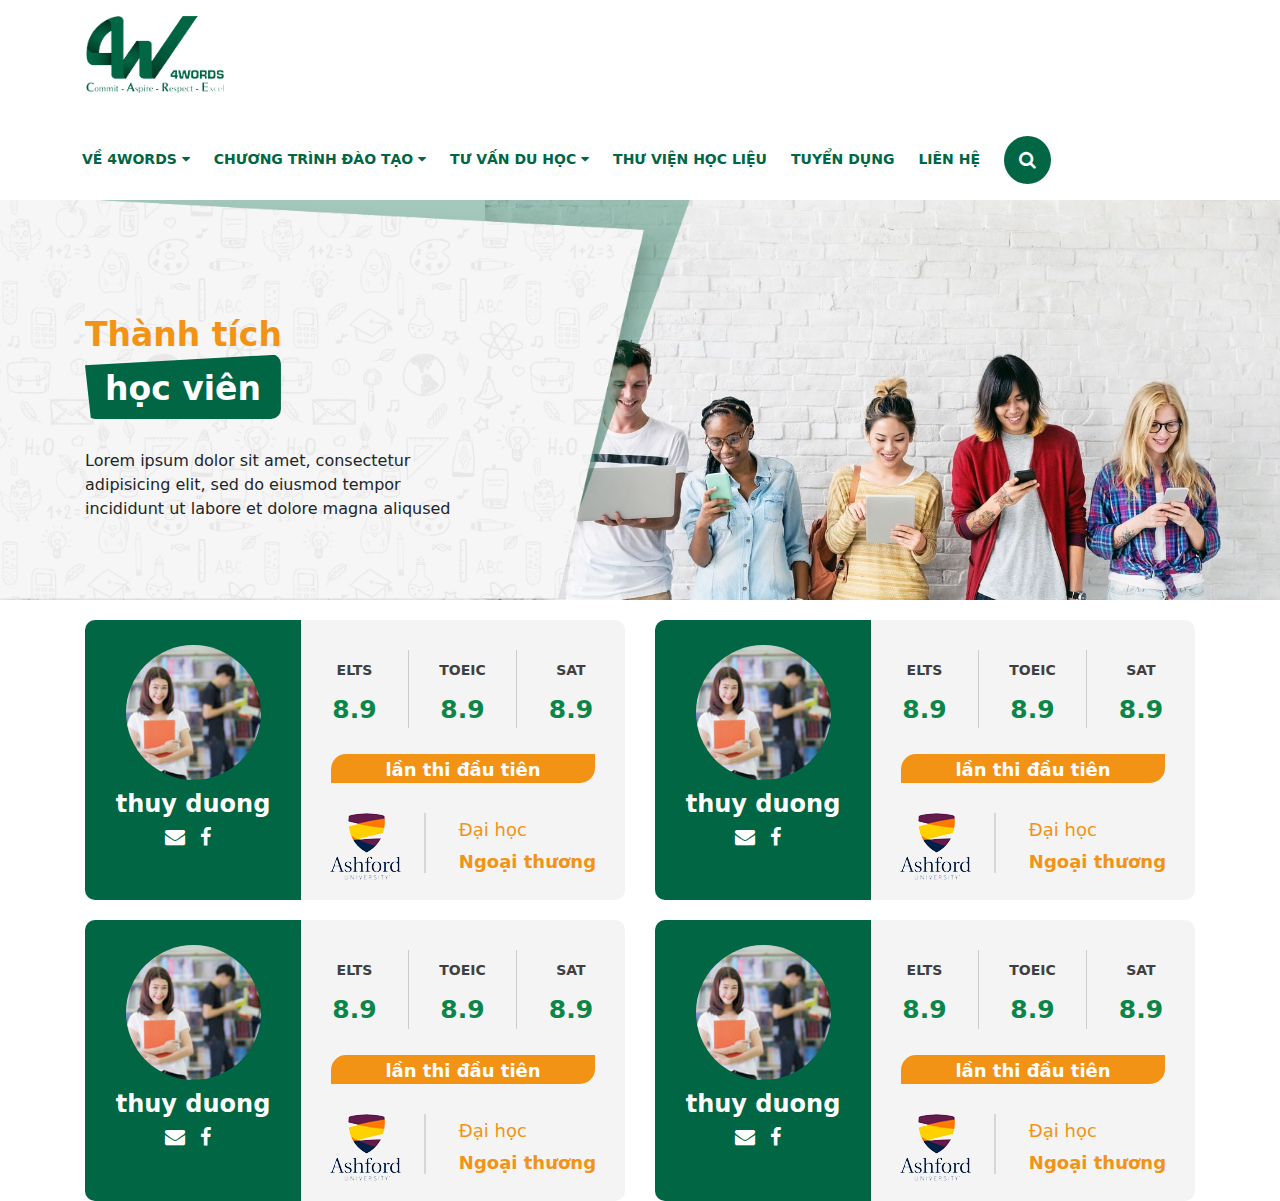
==== adamo/achievements.html @ ae37ae5c "f" ====
<!DOCTYPE html>
<html lang="en">
	<head>
		<!-- Required meta tags -->
		<meta charset="utf-8">
		<meta http-equiv="X-UA-Compatible" content="IE=edge">
		<meta name="viewport" content="width=device-width, initial-scale=1, shrink-to-fit=no">
		<title>relic</title>
	    <!-- <meta http-equiv="x-ua-compatible" content="ie=edge"> -->
	    <meta name="robots" content="noodp">
		<!-- <link rel="import" href="https://fonts.googleapis.com/css?family=Poppins:100,300,400,400i,500,700%7CMontserrat:300,400,500,600,700"> -->

		<!-- Bootstrap CSS -->
		<link rel="stylesheet" href="css/reset.css">
		<link rel="stylesheet" href="css/bootstrap.min.css">
		<link rel="stylesheet" href="https://stackpath.bootstrapcdn.com/font-awesome/4.7.0/css/font-awesome.min.css">
		<link rel="stylesheet" href="css/awesome/css/font-awesome.min.css">
		<link rel="stylesheet" href="css/animate.css">
		<link rel="stylesheet" href="css/owl.carousel.min.css">
		<link rel="stylesheet" href="css/owl.theme.default.min.css">
		<!-- <link rel="stylesheet" href="css/tel.css"> -->
		<link rel="stylesheet" href="css/page.css">
	    <!-- HTML5 Shim and Respond.js IE8 support of HTML5 elements and media queries -->
	    <!-- WARNING: Respond.js doesn't work if you view the page via file:// -->
	    <!--[if lt IE 9]>
	    <script async src="https://oss.maxcdn.com/html5shiv/3.7.2/html5shiv.min.js"></script>
	    <script async src="https://oss.maxcdn.com/respond/1.4.2/respond.min.js"></script>
	    <![endif]-->
	    <script type="text/javascript" async="" src="https://www.google-analytics.com/analytics.js"></script>
	    <script>
	        var BASE_URL = ''
	    </script>
	</head>
	<body>
		<header>
			<div class="container">
				<div class="row top-menu">
					<div class="logo">
						<img src="img/home/logo.png" alt="">
					</div>
					<div class="nav">
						<ul>
							<li><a href="">Về 4words <i class="fa fa-caret-down" aria-hidden="true"></i></a></li>
							<li><a href="">Chương trình đào tạo <i class="fa fa-caret-down" aria-hidden="true"></i></a></li>
							<li><a href="">Tư vấn du học <i class="fa fa-caret-down" aria-hidden="true"></i></a></li>
							<li><a href="">Thư viện học liệu</a></li>
							<li><a href="">Tuyển dụng</a></li>
							<li><a href="">Liên hệ</a></li>
							<li><i class="fa fa-search" id="search" aria-hidden="true"></i></li>
						</ul>
					</div>
				</div>
			</div>
		</header>
        <section class="banner-top-achievements">
            <div class="img-banner">
                <img class="w-100" src="img/relic/banner/banner-1.jpg" alt="">
            </div>
            <div class="title-top w-100 h-100">
               <div class="container">
                   <div class="row">
                       <div class="col-sm-12">
                           <div class="text">
                               <h1>Thành tích <span>học viên</span>
                               </h1>
                               <p>Lorem ipsum dolor sit amet, consectetur adipisicing elit, sed do eiusmod tempor incididunt ut labore et dolore magna aliqused </p>
                           </div>
                       </div>
                   </div>
               </div>
            </div>
        </section>
            <section class="student">
                <div class="container">
                    <div class="row p-0">
                        <div class="col-md-6">
                            <div class="widget">
                                <div class="avatar">
                                    <div class="img-info">
                                        <img src="img/relic/banner/student.jpg" alt="">
                                    </div>
                                    <h3>thuy duong</h3>
                                    <div class="logo">
                                        <a href=""><i class="fa fa-envelope" aria-hidden="true"></i></a>
                                        <a href=""><i class="fa fa-facebook" aria-hidden="true"></i></a>
                                    </div>
                                </div>
                                <div class="content">
                                    <div class="certificate">
                                        <ul class="list">
                                            <li>
                                                <span class="text">ELTS</span>
                                                <span class="number">8.9</span>
                                            </li>
                                            <li>
												<span class="text">TOEIC</span>
                                                <span class="number">8.9</span>
                                            </li>
                                            <li>
                                                <span class="text">SAT</span>
                                                <span class="number">8.9</span>
                                            </li>
                                        </ul>
                                    </div>
                                    <div class="exam text-center">
                                        <p>lần thi đầu tiên</p>
                                    </div>
                                    <div class="ashford">
                                        <div class="img">
                                            <img src="img/home/achievement/icon.png" alt="">
                                        </div>
                                        <div class="ashford-content">
                                            <p>Đại học</p>
                                            <p class="top">Ngoại thương</p>
                                        </div>
                                    </div>
                                </div>
                            </div>
                        </div>
                        <div class="col-md-6">
                            <div class="widget">
                                <div class="avatar">
                                    <div class="img-info">
                                        <img src="img/relic/banner/student.jpg" alt="">
                                    </div>
                                    <h3>thuy duong</h3>
                                    <div class="logo">
                                        <a href=""><i class="fa fa-envelope" aria-hidden="true"></i></a>
                                        <a href=""><i class="fa fa-facebook" aria-hidden="true"></i></a>
                                    </div>
                                </div>
                                <div class="content">
                                    <div class="certificate">
                                        <ul class="list">
                                            <li>
                                                <span class="text">ELTS</span>
                                                <span class="number">8.9</span>
                                            </li>
                                            <li>
                                                <span class="text">TOEIC</span>
                                                <span class="number">8.9</span>
                                            </li>
                                            <li>
                                                <span class="text">SAT</span>
                                                <span class="number">8.9</span>
                                            </li>
                                        </ul>
                                    </div>
                                    <div class="exam text-center">
                                        <p>lần thi đầu tiên</p>
                                    </div>
                                    <div class="ashford">
                                        <div class="img">
                                            <img src="img/home/achievement/icon.png" alt="">
                                        </div>
                                        <div class="ashford-content">
                                            <p>Đại học</p>
                                            <p class="top">Ngoại thương</p>
                                        </div>
                                    </div>
                                </div>
                            </div>
                        </div>
                        <div class="col-md-6">
                            <div class="widget">
                                <div class="avatar">
                                    <div class="img-info">
                                        <img src="img/relic/banner/student.jpg" alt="">
                                    </div>
                                    <h3>thuy duong</h3>
                                    <div class="logo">
                                        <a href=""><i class="fa fa-envelope" aria-hidden="true"></i></a>
                                        <a href=""><i class="fa fa-facebook" aria-hidden="true"></i></a>
                                    </div>
                                </div>
                                <div class="content">
                                    <div class="certificate">
                                        <ul class="list">
                                            <li>
                                                <span class="text">ELTS</span>
                                                <span class="number">8.9</span>
                                            </li>
                                            <li>
                                                <span class="text">TOEIC</span>
                                                <span class="number">8.9</span>
                                            </li>
                                            <li>
                                                <span class="text">SAT</span>
                                                <span class="number">8.9</span>
                                            </li>
                                        </ul>
                                    </div>
                                    <div class="exam text-center">
                                        <p>lần thi đầu tiên</p>
                                    </div>
                                    <div class="ashford">
                                        <div class="img">
                                            <img src="img/home/achievement/icon.png" alt="">
                                        </div>
                                        <div class="ashford-content">
                                            <p>Đại học</p>
                                            <p class="top">Ngoại thương</p>
                                        </div>
                                    </div>
                                </div>
                            </div>
                        </div>
                        <div class="col-md-6">
                            <div class="widget">
                                <div class="avatar">
                                    <div class="img-info">
                                        <img src="img/relic/banner/student.jpg" alt="">
                                    </div>
                                    <h3>thuy duong</h3>
                                    <div class="logo">
                                        <a href=""><i class="fa fa-envelope" aria-hidden="true"></i></a>
                                        <a href=""><i class="fa fa-facebook" aria-hidden="true"></i></a>
                                    </div>
                                </div>
                                <div class="content">
                                    <div class="certificate">
                                        <ul class="list">
                                            <li>
                                                <span class="text">ELTS</span>
                                                <span class="number">8.9</span>
                                            </li>
                                            <li>
                                                <span class="text">TOEIC</span>
                                                <span class="number">8.9</span>
                                            </li>
                                            <li>
                                                <span class="text">SAT</span>
                                                <span class="number">8.9</span>
                                            </li>
                                        </ul>
                                    </div>
                                    <div class="exam text-center">
                                        <p>lần thi đầu tiên</p>
                                    </div>
                                    <div class="ashford">
                                        <div class="img">
                                            <img src="img/home/achievement/icon.png" alt="">
                                        </div>
                                        <div class="ashford-content">
                                            <p>Đại học</p>
                                            <p class="top">Ngoại thương</p>
                                        </div>
                                    </div>
                                </div>
                            </div>
                        </div>
                    </div>
                </div>
            </section>
		<!-- Optional JavaScript -->
		<!-- jQuery first, then Popper.js, then Bootstrap JS -->
		<script src="js/jquery-3.4.1.js"></script>
		<script src="js/popper.min.js"></script>
		<script src="js/bootstrap.min.js"></script>
		<script src="js/float-panel.js"></script>
		<script src="js/wow.min.js"></script>
		<script src="js/custom.js"></script>
		<script src="js/owl.carousel.js"></script>
		<script src="js/setup.js"></script>
	</body>
</html>
---- adamo/css/tel.css ----
.quick-alo-phone{
  /* display: none; */
}
.quick-alo-phone.quick-alo-static {
  opacity:.6;
}
.quick-alo-phone.quick-alo-hover,
.quick-alo-phone:hover {
  opacity:1;
}
.quick-alo-ph-circle {
  width:160px;
  height:160px;
  top:20px;
  left:20px;
  position:absolute;
  background-color:transparent;
  -webkit-border-radius:100%;
  -moz-border-radius:100%;
  border-radius:100%;
  border:2px solid rgba(30,30,30,0.4);
  border:2px solid #bfebfc 9;
  opacity:.1;
  -webkit-animation:quick-alo-circle-anim 1.2s infinite ease-in-out;
  -moz-animation:quick-alo-circle-anim 1.2s infinite ease-in-out;
  -ms-animation:quick-alo-circle-anim 1.2s infinite ease-in-out;
  -o-animation:quick-alo-circle-anim 1.2s infinite ease-in-out;
  animation:quick-alo-circle-anim 1.2s infinite ease-in-out;
  -webkit-transition:all .5s;
  -moz-transition:all .5s;
  -o-transition:all .5s;
  transition:all .5s;
  -webkit-transform-origin:50% 50%;
  -moz-transform-origin:50% 50%;
  -ms-transform-origin:50% 50%;
  -o-transform-origin:50% 50%;
  transform-origin:50% 50%;
}
.quick-alo-phone.quick-alo-active .quick-alo-ph-circle {
  -webkit-animation:quick-alo-circle-anim 1.1s infinite ease-in-out !important;
  -moz-animation:quick-alo-circle-anim 1.1s infinite ease-in-out !important;
  -ms-animation:quick-alo-circle-anim 1.1s infinite ease-in-out !important;
  -o-animation:quick-alo-circle-anim 1.1s infinite ease-in-out !important;
  animation:quick-alo-circle-anim 1.1s infinite ease-in-out !important;
}
.quick-alo-phone.quick-alo-static .quick-alo-ph-circle {
  -webkit-animation:quick-alo-circle-anim 2.2s infinite ease-in-out !important;
  -moz-animation:quick-alo-circle-anim 2.2s infinite ease-in-out !important;
  -ms-animation:quick-alo-circle-anim 2.2s infinite ease-in-out !important;
  -o-animation:quick-alo-circle-anim 2.2s infinite ease-in-out !important;
  animation:quick-alo-circle-anim 2.2s infinite ease-in-out !important;
}
.quick-alo-phone.quick-alo-hover .quick-alo-ph-circle,
.quick-alo-phone:hover .quick-alo-ph-circle {
  border-color:#00aff2;
  opacity:.5;
}
.quick-alo-phone.quick-alo-green.quick-alo-hover .quick-alo-ph-circle,
.quick-alo-phone.quick-alo-green:hover .quick-alo-ph-circle {
  border-color:#75eb50;
  border-color:#baf5a7 9;
  opacity:.5;
}
.quick-alo-phone.quick-alo-green .quick-alo-ph-circle {
  border-color:#00aff2;
  border-color:#bfebfc 9;
  opacity:.5;
}
.quick-alo-phone.quick-alo-gray.quick-alo-hover .quick-alo-ph-circle,
.quick-alo-phone.quick-alo-gray:hover .quick-alo-ph-circle {
  border-color:#ccc;
  opacity:.5;
}
.quick-alo-phone.quick-alo-gray .quick-alo-ph-circle {
  border-color:#75eb50;
  opacity:.5;
}
.quick-alo-ph-circle-fill {
  width:100px;
  height:100px;
  top:50px;
  left:50px;
  position:absolute;
  background-color:#000;
  -webkit-border-radius:100%;
  -moz-border-radius:100%;
  border-radius:100%;
  border:2px solid transparent;
  opacity:.1;
  -webkit-animation:quick-alo-circle-fill-anim 2.3s infinite ease-in-out;
  -moz-animation:quick-alo-circle-fill-anim 2.3s infinite ease-in-out;
  -ms-animation:quick-alo-circle-fill-anim 2.3s infinite ease-in-out;
  -o-animation:quick-alo-circle-fill-anim 2.3s infinite ease-in-out;
  animation:quick-alo-circle-fill-anim 2.3s infinite ease-in-out;
  -webkit-transition:all .5s;
  -moz-transition:all .5s;
  -o-transition:all .5s;
  transition:all .5s;
  -webkit-transform-origin:50% 50%;
  -moz-transform-origin:50% 50%;
  -ms-transform-origin:50% 50%;
  -o-transform-origin:50% 50%;
  transform-origin:50% 50%;
}
.quick-alo-phone.quick-alo-active .quick-alo-ph-circle-fill {
  -webkit-animation:quick-alo-circle-fill-anim 1.7s infinite ease-in-out !important;
  -moz-animation:quick-alo-circle-fill-anim 1.7s infinite ease-in-out !important;
  -ms-animation:quick-alo-circle-fill-anim 1.7s infinite ease-in-out !important;
  -o-animation:quick-alo-circle-fill-anim 1.7s infinite ease-in-out !important;
  animation:quick-alo-circle-fill-anim 1.7s infinite ease-in-out !important;
}
.quick-alo-phone.quick-alo-static .quick-alo-ph-circle-fill {
  -webkit-animation:quick-alo-circle-fill-anim 2.3s infinite ease-in-out !important;
  -moz-animation:quick-alo-circle-fill-anim 2.3s infinite ease-in-out !important;
  -ms-animation:quick-alo-circle-fill-anim 2.3s infinite ease-in-out !important;
  -o-animation:quick-alo-circle-fill-anim 2.3s infinite ease-in-out !important;
  animation:quick-alo-circle-fill-anim 2.3s infinite ease-in-out !important;
  opacity:0 !important;
}
.quick-alo-phone.quick-alo-hover .quick-alo-ph-circle-fill,
.quick-alo-phone:hover .quick-alo-ph-circle-fill {
  background-color:rgba(0,175,242,0.5);
  background-color:#00aff2 9;
  opacity:.75 !important;
}
.quick-alo-phone.quick-alo-green.quick-alo-hover .quick-alo-ph-circle-fill,
.quick-alo-phone.quick-alo-green:hover .quick-alo-ph-circle-fill {
  background-color:rgba(117,235,80,0.5);
  background-color:#baf5a7 9;
  opacity:.75 !important;
}
.quick-alo-phone.quick-alo-green .quick-alo-ph-circle-fill {
  background-color:rgba(0,175,242,0.5);
  background-color:#a6e3fa 9;
  opacity:.75 !important;
}
.quick-alo-phone.quick-alo-gray.quick-alo-hover .quick-alo-ph-circle-fill,
.quick-alo-phone.quick-alo-gray:hover .quick-alo-ph-circle-fill {
  background-color:rgba(204,204,204,0.5);
  background-color:#ccc 9;
  opacity:.75 !important;
}
.quick-alo-phone.quick-alo-gray .quick-alo-ph-circle-fill {
  background-color:rgba(117,235,80,0.5);
  opacity:.75 !important;
}
.quick-alo-ph-img-circle {
  width:60px;
  height:60px;
  top:70px;
  left:70px;
  position:absolute;
  background:rgba(30,30,30,0.1) url("https://i.imgur.com/YWJeVO2.png") no-repeat center center;
  -webkit-border-radius:100%;
  -moz-border-radius:100%;
  border-radius:100%;
  border:2px solid transparent;
  opacity:.7;
  -webkit-animation:quick-alo-circle-img-anim 1s infinite ease-in-out;
  -moz-animation:quick-alo-circle-img-anim 1s infinite ease-in-out;
  -ms-animation:quick-alo-circle-img-anim 1s infinite ease-in-out;
  -o-animation:quick-alo-circle-img-anim 1s infinite ease-in-out;
  animation:quick-alo-circle-img-anim 1s infinite ease-in-out;
  -webkit-transform-origin:50% 50%;
  -moz-transform-origin:50% 50%;
  -ms-transform-origin:50% 50%;
  -o-transform-origin:50% 50%;
  transform-origin:50% 50%;
}
.quick-alo-phone.quick-alo-active .quick-alo-ph-img-circle {
  -webkit-animation:quick-alo-circle-img-anim 1s infinite ease-in-out !important;
  -moz-animation:quick-alo-circle-img-anim 1s infinite ease-in-out !important;
  -ms-animation:quick-alo-circle-img-anim 1s infinite ease-in-out !important;
  -o-animation:quick-alo-circle-img-anim 1s infinite ease-in-out !important;
  animation:quick-alo-circle-img-anim 1s infinite ease-in-out !important;
}
.quick-alo-phone.quick-alo-static .quick-alo-ph-img-circle {
  -webkit-animation:quick-alo-circle-img-anim 0s infinite ease-in-out !important;
  -moz-animation:quick-alo-circle-img-anim 0s infinite ease-in-out !important;
  -ms-animation:quick-alo-circle-img-anim 0s infinite ease-in-out !important;
  -o-animation:quick-alo-circle-img-anim 0s infinite ease-in-out !important;
  animation:quick-alo-circle-img-anim 0s infinite ease-in-out !important;
}
.quick-alo-phone.quick-alo-hover .quick-alo-ph-img-circle,
.quick-alo-phone:hover .quick-alo-ph-img-circle {
  background-color:#00aff2;
}
.quick-alo-phone.quick-alo-green.quick-alo-hover .quick-alo-ph-img-circle,
.quick-alo-phone.quick-alo-green:hover .quick-alo-ph-img-circle {
  background-color:#75eb50;
}
.quick-alo-phone.quick-alo-green .quick-alo-ph-img-circle {
  background-color:#00aff2;
}
.quick-alo-phone.quick-alo-gray.quick-alo-hover .quick-alo-ph-img-circle,
.quick-alo-phone.quick-alo-gray:hover .quick-alo-ph-img-circle {
  background-color:#ccc;
}
.quick-alo-phone.quick-alo-gray .quick-alo-ph-img-circle {
  background-color:#75eb50;
}
@-moz-keyframes quick-alo-circle-anim {
  0% {
    -moz-transform:rotate(0) scale(.5) skew(1deg);
    opacity:.1;
    -moz-opacity:.1;
    -webkit-opacity:.1;
    -o-opacity:.1;
  }
  30% {
    -moz-transform:rotate(0) scale(.7) skew(1deg);
    opacity:.5;
    -moz-opacity:.5;
    -webkit-opacity:.5;
    -o-opacity:.5;
  }
  100% {
    -moz-transform:rotate(0) scale(1) skew(1deg);
    opacity:.6;
    -moz-opacity:.6;
    -webkit-opacity:.6;
    -o-opacity:.1;
  }
}
@-webkit-keyframes quick-alo-circle-anim {
  0% {
    -webkit-transform:rotate(0) scale(.5) skew(1deg);
    -webkit-opacity:.1;
  }
  30% {
    -webkit-transform:rotate(0) scale(.7) skew(1deg);
    -webkit-opacity:.5;
  }
  100% {
    -webkit-transform:rotate(0) scale(1) skew(1deg);
    -webkit-opacity:.1;
  }
  }
  @-o-keyframes quick-alo-circle-anim {
  0% {
    -o-transform:rotate(0) kscale(.5) skew(1deg);
    -o-opacity:.1;
  }
  30% {
    -o-transform:rotate(0) scale(.7) skew(1deg);
    -o-opacity:.5;
  }
  100% {
    -o-transform:rotate(0) scale(1) skew(1deg);
    -o-opacity:.1;
  }
}
@-moz-keyframes quick-alo-circle-fill-anim {
  0% {
    -moz-transform:rotate(0) scale(.7) skew(1deg);
    opacity:.2;
  }
  50% {
    -moz-transform:rotate(0) -moz-scale(1) skew(1deg);
    opacity:.2;
  }
  100% {
    -moz-transform:rotate(0) scale(.7) skew(1deg);
    opacity:.2;
  }
}
@-webkit-keyframes quick-alo-circle-fill-anim {
  0% {
    -webkit-transform:rotate(0) scale(.7) skew(1deg);
    opacity:.2;
  }
  50% {
    -webkit-transform:rotate(0) scale(1) skew(1deg);
    opacity:.2;
  }
  100% {
    -webkit-transform:rotate(0) scale(.7) skew(1deg);
    opacity:.2;
  }
}
@-o-keyframes quick-alo-circle-fill-anim {
  0% {
    -o-transform:rotate(0) scale(.7) skew(1deg);
    opacity:.2;
  }
  50% {
    -o-transform:rotate(0) scale(1) skew(1deg);
    opacity:.2;
  }
  100% {
    -o-transform:rotate(0) scale(.7) skew(1deg);
    opacity:.2;
  }
}
@-moz-keyframes quick-alo-circle-img-anim {
  0% {
    transform:rotate(0) scale(1) skew(1deg);
  }
  10% {
    -moz-transform:rotate(-25deg) scale(1) skew(1deg);
  }
  20% {
    -moz-transform:rotate(25deg) scale(1) skew(1deg);
  }
  30% {
    -moz-transform:rotate(-25deg) scale(1) skew(1deg);
  }
  40% {
    -moz-transform:rotate(25deg) scale(1) skew(1deg);
  }
  50% {
    -moz-transform:rotate(0) scale(1) skew(1deg);
  }
  100% {
    -moz-transform:rotate(0) scale(1) skew(1deg);
  }
}
@-webkit-keyframes quick-alo-circle-img-anim {
  0% {
    -webkit-transform:rotate(0) scale(1) skew(1deg);
  }
  10% {
    -webkit-transform:rotate(-25deg) scale(1) skew(1deg);
  }
  20% {
    -webkit-transform:rotate(25deg) scale(1) skew(1deg);
  }
  30% {
    -webkit-transform:rotate(-25deg) scale(1) skew(1deg);
  }
  40% {
    -webkit-transform:rotate(25deg) scale(1) skew(1deg);
  }
  50% {
    -webkit-transform:rotate(0) scale(1) skew(1deg);
  }
  100% {
    -webkit-transform:rotate(0) scale(1) skew(1deg);
  }
}
@-o-keyframes quick-alo-circle-img-anim {
  0% {
    -o-transform:rotate(0) scale(1) skew(1deg);
  }
  10% {
    -o-transform:rotate(-25deg) scale(1) skew(1deg);
  }
  20% {
    -o-transform:rotate(25deg) scale(1) skew(1deg);
  }
  30% {
    -o-transform:rotate(-25deg) scale(1) skew(1deg);
  }
  40% {
    -o-transform:rotate(25deg) scale(1) skew(1deg);
  }
  50% {
    -o-transform:rotate(0) scale(1) skew(1deg);
  }
  100% {
    -o-transform:rotate(0) scale(1) skew(1deg);
  }
}
.quick-alo-phone {
  position: fixed;
  background-color: transparent;
  width: 100px;
  height: 100px;
  cursor: pointer;
  z-index: 200000 !important;
  -webkit-backface-visibility: hidden;
  -webkit-transform: translateZ(0);
  -webkit-transition: visibility .5s;
  -moz-transition: visibility .5s;
  -o-transition: visibility .5s;
  transition: visibility .5s;
  left: 10px;
  bottom: 80px;
}
---- adamo/css/page.css ----
@font-face {
  font-family: SanBold;
  src: url("../fonts/OpenSans-Bold.ttf") format("ttf"); }
@font-face {
  font-family: Sans;
  src: url("../fonts/OpenSans-Regular.ttf") format("ttf"); }
@font-face {
  font-family: SF;
  src: url("../fonts/sf.woff") format("woff"), url("../fonts/sf.woff2") format("woff2"), url("../fonts/SF.otf"); }
body {
  font-family: Sans, Helvetica, tahoma, sans-serif; }

a:hover {
  text-decoration: none; }

.title-head {
  font: 32px SanBold; }

.text-title {
  color: #f39316; }

.text-link {
  color: #4a90e2; }

.btn-custom {
  background: #4a90e2;
  color: #fff; }

.btn-common {
  font-size: 20px; }
  @media screen and (max-width: 768px) {
    .btn-common {
      font-size: 13px; } }

.btn-border {
  border: 1px solid #4a90e2; }

.btn-size {
  padding: 12px 40px;
  text-transform: uppercase;
  border-radius: 29px; }
  @media screen and (max-width: 425px) {
    .btn-size {
      padding: 12px 15px; } }

.btn-more {
  font-size: 15px;
  padding: 15px 30px;
  border: none; }

p.title-content {
  font-size: 20px;
  color: #fff;
  line-height: 1.5; }
  @media screen and (max-width: 768px) {
    p.title-content {
      font-size: 13px; } }

p.content {
  font-size: 16px; }

h3.title {
  font-size: 40px;
  text-transform: uppercase;
  font-weight: 600;
  color: #f39316; }

h4.title {
  font-size: 21px;
  font-weight: 600; }

h5.title {
  font-size: 17.65px;
  text-transform: uppercase;
  font-weight: 600; }

.bg-fix {
  padding: 180px 0px 124px 0px;
  color: #fff; }
  .bg-fix .banner-title {
    font: 62px SanBold; }
  .bg-fix p {
    font-size: 18px; }

.bg-content {
  background: url("../img/anh_nen_thu_2.png") no-repeat center center fixed;
  -webkit-background-size: cover;
  -moz-background-size: cover;
  background-size: cover;
  -o-background-size: cover;
  height: 100%; }

.bg-content-mid {
  background: url("../img/anh_nen_thu_2.png") no-repeat center top;
  background-size: 100% 60%; }

.bg-gray {
  background: #f9fafb; }

.bg-blue {
  background: #0f6fdf; }

.bg-logo-chim {
  background: url("../img/bg/logo_chim.png") no-repeat;
  background-size: 30%;
  background-position: center 50px; }

.banner {
  color: #fff; }
  .banner .banner-title {
    line-height: 1.2 !important; }
    @media screen and (min-width: 320px) {
      .banner .banner-title {
        font: 36px SanBold; } }
    @media screen and (min-width: 425px) {
      .banner .banner-title {
        font: 48px SanBold; } }
    @media screen and (min-width: 768px) {
      .banner .banner-title {
        font: 52px SanBold; } }
  .banner p {
    font-size: 18px; }
  @media screen and (min-width: 320px) {
    .banner {
      padding: 165px 0px 124px 0px; } }
  @media screen and (min-width: 1200px) {
    .banner {
      padding: 200px 0px 124px 0px; } }

.article {
  background: #f9fafb;
  padding: 70px 0px 55px 0px; }
  .article .card {
    height: 100%; }
  .article .card-title {
    font-size: 24px;
    overflow: hidden; }
    .article .card-title a {
      color: #f39316; }
    @media screen and (min-width: 320px) {
      .article .card-title {
        height: auto; } }
    @media screen and (min-width: 768px) {
      .article .card-title {
        height: 60px; } }
  .article .card-text {
    font-size: 14px;
    overflow: hidden; }
    @media screen and (min-width: 320px) {
      .article .card-text {
        height: auto; } }
    @media screen and (min-width: 768px) {
      .article .card-text {
        height: 90px; } }
  @media screen and (min-width: 320px) {
    .article div[class*='col-'] {
      margin-bottom: 15px; } }

.slogan {
  padding: 102px 0px 85px 0px; }
  .slogan .icon img {
    padding: 0px 0px 51px 0px; }
    @media screen and (min-width: 320px) {
      .slogan .icon img {
        width: 120px; } }
    @media screen and (min-width: 425px) {
      .slogan .icon img {
        width: 130px; } }
  .slogan h4 {
    padding: 0px 0px 20px 0px;
    font-weight: lighter !important; }
    @media screen and (min-width: 425px) {
      .slogan h4 {
        font-size: 1.2rem;
        line-height: 1.5rem !important; } }
    @media screen and (min-width: 768px) {
      .slogan h4 {
        font-size: 1.8rem;
        line-height: 2.8rem !important; } }
  .slogan .btn-talk {
    background: #4a90e2;
    border: 1px solid #fff;
    color: #fff;
    font-size: 14px;
    padding: 14px 35px;
    transition: all .2s; }
    .slogan .btn-talk i {
      padding: 0px 2px; }
    .slogan .btn-talk:hover {
      background: #fff;
      border: 1px solid #4a90e2;
      color: #4a90e2; }

.awards .owl-carousel .owl-item img {
  width: auto;
  margin: 30px auto; }
  @media screen and (min-width: 320px) {
    .awards .owl-carousel .owl-item img {
      outline-offset: 0px;
      outline: 1px dashed transparent; } }
  @media screen and (min-width: 425px) {
    .awards .owl-carousel .owl-item img {
      outline-offset: 12px;
      outline: 1px dashed #e8e8e8; } }
.awards .owl-carousel .owl-nav {
  display: none; }
.awards .owl-carousel .owl-dots span {
  width: 8px;
  height: 8px;
  margin: 5px 7px;
  background: #D6D6D6;
  display: block;
  -webkit-backface-visibility: visible;
  transition: opacity .2s ease;
  border-radius: 0px; }
.awards .owl-carousel .owl-dots .active span {
  width: 12px;
  height: 12px;
  background: #e8e8e8; }
@media screen and (min-width: 320px) {
  .awards .owl-carousel .owl-dots {
    margin-top: 30px !important; } }
@media screen and (min-width: 768px) {
  .awards .owl-carousel .owl-dots {
    margin-top: 60px !important; } }

.list-client .list-team {
  margin-top: 30px; }
  .list-client .list-team .list-item {
    margin-bottom: 30px; }
.list-client .text-link {
  margin: 89px 0px 81px 0px;
  transition: all .5s;
  padding: 12px 20px; }
  .list-client .text-link:hover {
    background: #4a90e2;
    color: #fff; }
  @media screen and (min-width: 320px) {
    .list-client .text-link {
      margin: 50px 0px 10px 0px;
      padding: 12px 5px; } }
  @media screen and (min-width: 425px) {
    .list-client .text-link {
      margin: 50px 0px 10px 0px;
      padding: 12px 20px; } }

.relates .relate-title {
  font-family: SanBold;
  font-size: 20px; }
  .relates .relate-title a {
    color: #f39316; }
.relates .relate-param {
  font-size: 14px;
  padding-top: 15px;
  color: #9b9b9b; }
.relates .relate-more {
  font-size: 14px;
  color: #4a90e2; }
.relates .relate-item {
  width: 100%;
  border: 1px solid #efefef;
  margin-bottom: 15px; }
  .relates .relate-item .relate-img {
    width: 100%;
    height: 230px; }
    .relates .relate-item .relate-img img {
      width: 100%;
      height: 100%;
      object-fit: cover; }
  .relates .relate-item .relate-content {
    padding: 29px 27px 30px 27px; }
    @media screen and (min-width: 320px) {
      .relates .relate-item .relate-content {
        padding: 29px 10px 30px 10px; } }
    @media screen and (min-width: 768px) {
      .relates .relate-item .relate-content {
        padding: 20px 10px 5px 10px; } }
    @media screen and (min-width: 980px) {
      .relates .relate-item .relate-content {
        padding: 30px 15px 15px 15px; } }
    @media screen and (min-width: 1200px) {
      .relates .relate-item .relate-content {
        padding: 30px 15px 20px 15px; } }
    .relates .relate-item .relate-content p {
      margin-bottom: 0rem; }
      @media screen and (min-width: 980px) {
        .relates .relate-item .relate-content p {
          margin-bottom: 1rem; } }
.relates .relate-list {
  border: 1px solid #efefef;
  margin-bottom: 32px;
  overflow: hidden;
  height: 225px; }
  .relates .relate-list_img {
    float: left;
    width: 36%;
    height: 225px;
    overflow: hidden; }
    .relates .relate-list_img img {
      width: 100%;
      height: 100%;
      object-fit: cover; }
    @media screen and (min-width: 320px) {
      .relates .relate-list_img {
        float: none;
        width: 100%; } }
    @media screen and (min-width: 768px) {
      .relates .relate-list_img {
        float: left;
        height: 235px;
        width: 36%; } }
  @media screen and (min-width: 320px) {
    .relates .relate-list_content {
      float: none;
      width: 100%;
      padding: 20px 10px; } }
  @media screen and (min-width: 768px) {
    .relates .relate-list_content {
      float: left;
      width: 64%;
      padding: 10px;
      height: 230px; } }
  @media screen and (min-width: 1200px) {
    .relates .relate-list_content {
      padding: 20px; } }
  @media screen and (min-width: 768px) {
    .relates .relate-list_content .relate-title {
      font-size: 16px; } }
  @media screen and (min-width: 1200px) {
    .relates .relate-list_content .relate-title {
      font-size: 20px; } }
  .relates .relate-list_content .relate-param {
    font-size: 14px;
    padding-top: 15px;
    color: #9b9b9b; }
    @media screen and (min-width: 768px) {
      .relates .relate-list_content .relate-param {
        padding-top: 0px; } }
    @media screen and (min-width: 980px) {
      .relates .relate-list_content .relate-param {
        padding-top: 15px; } }
  .relates .relate-list_content p {
    margin-bottom: 0rem; }
    @media screen and (min-width: 1200px) {
      .relates .relate-list_content p {
        margin-bottom: 1rem; } }
  @media screen and (min-width: 320px) {
    .relates .relate-list {
      height: auto;
      margin-bottom: 15px; } }
  @media screen and (min-width: 768px) {
    .relates .relate-list {
      height: 235px;
      margin-bottom: 32px; } }
  @media screen and (min-width: 980px) {
    .relates .relate-list {
      height: 225px;
      margin-bottom: 23px; } }

.upper-first-text:first-letter {
  text-transform: uppercase;
  float: left;
  padding: 4px 8px 0 0;
  display: block;
  color: #f39316;
  font: 96px/64px sans-serif; }

.project-item {
  background: #fff;
  box-shadow: 0px 0px 5px 1px #e1e1e1;
  width: 100%;
  margin-bottom: 50px; }
  @media screen and (min-width: 320px) {
    .project-item {
      height: auto; } }
  @media screen and (min-width: 768px) {
    .project-item {
      height: 300px; } }
  @media screen and (min-width: 1200px) {
    .project-item {
      height: 360px; } }
  .project-item .project-img {
    overflow: hidden;
    float: left; }
    @media screen and (min-width: 320px) {
      .project-item .project-img {
        float: none;
        width: 100%; } }
    @media screen and (min-width: 768px) {
      .project-item .project-img {
        float: left;
        width: 35%;
        height: 300px; } }
    @media screen and (min-width: 1200px) {
      .project-item .project-img {
        height: 360px;
        width: 45%; } }
    .project-item .project-img img {
      width: 100%;
      height: 100%;
      object-fit: cover; }
  .project-item .project-content {
    padding: 22px;
    float: left; }
    @media screen and (min-width: 320px) {
      .project-item .project-content {
        float: none;
        width: 100%; } }
    @media screen and (min-width: 768px) {
      .project-item .project-content {
        width: 65%;
        float: left;
        height: 300px; } }
    @media screen and (min-width: 1200px) {
      .project-item .project-content {
        height: 360px;
        width: 55%; } }
    .project-item .project-content h3 {
      font-size: 24px;
      font-family: SanBold; }
      .project-item .project-content h3 a {
        color: #f39316; }
      @media screen and (min-width: 320px) {
        .project-item .project-content h3 {
          margin-bottom: 20px; } }
      @media screen and (min-width: 1200px) {
        .project-item .project-content h3 {
          margin-bottom: 40px; } }
    .project-item .project-content p {
      font-size: 14px;
      color: #9b9b9b;
      height: 160px; }
      @media screen and (min-width: 320px) {
        .project-item .project-content p {
          height: auto; } }
    .project-item .project-content .btn-link {
      font-size: 14px; }
      .project-item .project-content .btn-link:hover {
        text-decoration: none; }

.project .btn-custom {
  padding: 14px 40px; }
  .project .btn-custom:hover {
    background: #fff;
    border: 1px solid #4a90e2;
    color: #4a90e2; }

.overview {
  font-size: 18px;
  padding: 10px 60px;
  margin: 10px 0px 20px 0px;
  line-height: 1.6; }

.tag a {
  background: #4a90e2;
  color: #fff;
  font-size: 12px;
  padding: 5px 14px;
  border-radius: 5px;
  display: inline-block;
  margin-bottom: 5px; }
  .tag a:hover {
    background: #2665af; }
@media screen and (min-width: 320px) {
  .tag {
    height: auto;
    margin-bottom: 10px; } }
@media screen and (min-width: 980px) {
  .tag {
    height: 80px;
    margin-bottom: 0px; } }

.p-top {
  margin-top: 70px; }

.h3-title {
  font-weight: 600; }
  @media screen and (min-width: 320px) {
    .h3-title {
      font-size: 23px; } }
  @media screen and (min-width: 768px) {
    .h3-title {
      font-size: 30px; } }
  @media screen and (min-width: 1200px) {
    .h3-title {
      font-size: 45px; } }

.p-content {
  color: #f39316; }
  @media screen and (min-width: 320px) {
    .p-content {
      font-size: 13px; } }
  @media screen and (min-width: 1200px) {
    .p-content {
      font-size: 16px; } }

p.content-top {
  font-family: SanBold;
  line-height: 1.5;
  color: #4A4A4A;
  margin-bottom: 0; }
  @media screen and (min-width: 320px) {
    p.content-top {
      font-size: 18px; } }
  @media screen and (min-width: 768px) {
    p.content-top {
      font-size: 20px; } }
  @media screen and (min-width: 1200px) {
    p.content-top {
      font-size: 24px; } }

.item-help {
  margin-bottom: 40px;
  object-fit: cover; }
  @media (min-width: 768px) {
    .item-help img {
      width: 10%; } }
  @media (max-width: 767.98px) {
    .item-help img {
      width: 18%; } }

h5.title-small {
  font-family: SanBold;
  font-weight: 600;
  font-size: 21px;
  line-height: 1.4;
  color: #4A4A4A; }
  @media (max-width: 980px) {
    h5.title-small {
      font-size: 18px; } }

.owl-theme .owl-nav.disabled + .owl-dots {
  margin-top: -50px;
  z-index: 1;
  position: relative; }
  @media screen and (max-width: 768px) {
    .owl-theme .owl-nav.disabled + .owl-dots {
      margin-top: -25px; } }

.owl-theme .owl-dots .owl-dot span {
  width: 18px;
  height: 18px; }
  @media screen and (max-width: 768px) {
    .owl-theme .owl-dots .owl-dot span {
      width: 10px;
      height: 10px; } }

.scholarship {
  margin-top: 20px; }
  .scholarship .thumb {
    height: 150px;
    width: 150px;
    overflow: hidden;
    object-position: right;
    object-fit: cover;
    border-radius: 50%;
    position: relative;
    text-align: center;
    margin: 0 auto; }
    .scholarship .thumb img {
      position: absolute; }
  .scholarship .info {
    border-right: 1px solid #d7d7d7;
    border-left: 1px solid #d7d7d7; }
    .scholarship .info h5 {
      color: #006644;
      padding-top: 25px; }
    .scholarship .info .ashford {
      display: flex;
      flex-direction: row;
      justify-content: space-around;
      margin-top: 30px; }
      .scholarship .info .ashford .img {
        position: relative; }
    .scholarship .info .img:after {
      content: "";
      height: 60px;
      color: #d7d7d7;
      border: 1px solid;
      position: absolute;
      right: -25px; }
    .scholarship .info .ashford-content {
      color: #f39316;
      text-align: left; }
      .scholarship .info .ashford-content p {
        font-size: 11px;
        margin-bottom: 5px;
        font-weight: 600;
        margin-top: 3px; }
      .scholarship .info .ashford-content p.top {
        font-size: 24px;
        font-weight: 600; }
    .scholarship .info .totallity {
      margin-top: 30px; }
      .scholarship .info .totallity p {
        margin-bottom: 3px;
        color: #28292d; }
      .scholarship .info .totallity p.hocbong {
        padding: 10px;
        margin: 0px 20px;
        border-radius: 25px 0px;
        background-color: #f39316;
        font-weight: 600;
        color: #fff; }

body {
  counter-reset: sec-counter; }

header {
  background-color: #fff; }
  header .top-menu {
    display: flex;
    justify-content: space-between; }
    header .top-menu .logo {
      object-fit: cover;
      margin: 16px; }
      header .top-menu .logo img {
        width: 80%; }
    header .top-menu .nav {
      margin-top: 40px; }
      @media screen and (max-width: 980px) {
        header .top-menu .nav {
          display: none; } }
      header .top-menu .nav ul li {
        float: left;
        padding: 0 12px;
        font-size: 14px;
        text-transform: uppercase; }
        header .top-menu .nav ul li a {
          color: #006644;
          font-weight: 600; }
        header .top-menu .nav ul li i#search {
          padding: 15px;
          background-color: #006644;
          border-radius: 50%;
          font-size: 18px;
          margin-top: -13px;
          color: #fff;
          cursor: pointer; }

.slider .img {
  padding-top: 143px; }
  @media screen and (max-width: 980px) {
    .slider .img {
      padding-top: 70px; } }
  @media screen and (max-width: 425px) {
    .slider .img {
      padding-top: 30px;
      padding-bottom: 20px; } }
  .slider .img .title h3 {
    font-size: 51px;
    color: #fff;
    font-weight: 600;
    text-transform: uppercase; }
    @media screen and (max-width: 980px) {
      .slider .img .title h3 {
        font-size: 30px; } }
    @media screen and (max-width: 768px) {
      .slider .img .title h3 {
        font-size: 22px; } }
    @media screen and (max-width: 425px) {
      .slider .img .title h3 {
        font-size: 14px; } }
  .slider .img .title button.more {
    text-transform: uppercase;
    color: #fff;
    background-color: #f39316;
    border-radius: 29px;
    border: none;
    margin-top: 20px; }
    @media screen and (max-width: 768px) {
      .slider .img .title button.more {
        margin-top: 0; } }

.introduce {
  margin-top: 100px; }
  .introduce h3 {
    padding-bottom: 44px; }
  .introduce .icon {
    object-fit: cover;
    min-height: 135px; }
  .introduce button {
    color: #fff;
    background-color: #006644;
    border: none;
    margin-top: 55px; }
  .introduce .tower-left {
    object-fit: cover; }
    .introduce .tower-left img {
      width: 100%; }
  .introduce .tower-right {
    object-fit: cover;
    position: relative; }
    .introduce .tower-right img {
      width: 100%;
      position: absolute;
      right: 0; }

.advantages {
  padding-top: 50px;
  padding-bottom: 50px; }
  .advantages h3 {
    padding: 50px; }
  .advantages p {
    color: #fff;
    padding-top: 20px; }

.course {
  padding-top: 50px;
  padding-bottom: 50px;
  background-color: #f5f5f5; }
  .course h3 {
    padding: 50px; }
  .course .strong {
    margin-bottom: 30px;
    font-size: 20px; }
  .course .widget {
    background-color: #fff;
    border-radius: 17px;
    padding-bottom: 20px;
    margin-top: 20px;
    height: 385px;
    transition: 0.75s; }
    .course .widget:hover {
      background-color: #006644; }
      .course .widget:hover img {
        transform: scale(1.3); }
      .course .widget:hover .content h4 a {
        color: #fff; }
      .course .widget:hover .content i.fa-plus-circle {
        display: block;
        color: #f39316; }
    .course .widget .thumb {
      object-fit: cover;
      overflow: hidden;
      height: 167px;
      border-top-left-radius: 17px;
      border-top-right-radius: 17px; }
      .course .widget .thumb img {
        width: 100%;
        height: 100%;
        transition: all 1s; }
    .course .widget .content {
      transition: all 0.75s; }
      .course .widget .content h5 {
        font-size: 16px;
        text-transform: uppercase;
        padding-top: 15px;
        color: #f39316;
        font-weight: 600; }
      .course .widget .content h4 a {
        font-size: 21px;
        color: #006644;
        text-transform: uppercase;
        font-weight: 600;
        padding-top: 10px; }
      .course .widget .content p {
        font-size: 14px;
        color: #a2a2a2;
        padding: 20px 20px 0px 20px; }
      .course .widget .content i.fa-plus-circle {
        display: none;
        transition: all 0.75s; }
      .course .widget .content button {
        border: none;
        font-size: 14px;
        background-color: #006644;
        color: #fff; }

.achievements {
  padding: 70px; }
  @media screen and (max-width: 768px) {
    .achievements {
      padding: 20px; } }
  .achievements h4 {
    font-size: 17px;
    color: #fff;
    padding-bottom: 30px;
    padding-top: 15px; }
  .achievements .widget .thumb {
    object-fit: cover;
    overflow: hidden;
    border-radius: 9px;
    max-width: 260px;
    max-height: 165px; }
    @media screen and (max-width: 767.98px) {
      .achievements .widget .thumb {
        margin: 0 auto; }
        .achievements .widget .thumb .title {
          text-align: center !important; } }
  .achievements .widget .title {
    text-align: left; }
    @media screen and (max-width: 768px) {
      .achievements .widget .title {
        text-align: center; } }
    .achievements .widget .title h5.title {
      color: #fff;
      padding-top: 17px;
      font-weight: 600; }
    .achievements .widget .title p {
      color: #fff; }

.achievement {
  padding: 70px; }
  @media screen and (max-width: 768px) {
    .achievement {
      padding: 20px; } }
  .achievement .widget {
    transition: 0.75s;
    margin-top: 20px;
    background-color: #f39316;
    border-radius: 10px;
    padding: 25px; }
    .achievement .widget:hover {
      background-color: #006644; }
      .achievement .widget:hover .widget-content p.content {
        color: #f39316; }
      .achievement .widget:hover .widget-content button {
        background-color: #f39316; }
    .achievement .widget .thumb {
      overflow: hidden;
      max-width: 252px;
      max-height: 222px; }
    .achievement .widget .widget-content {
      padding-top: 10px; }
      .achievement .widget .widget-content p.content {
        color: #006644;
        margin-bottom: 5px; }
      .achievement .widget .widget-content h4.title {
        color: #fff; }
      .achievement .widget .widget-content p {
        color: #fff; }
      .achievement .widget .widget-content button {
        background-color: #006644;
        color: #fff;
        border-radius: 28px; }
  .achievement button {
    background-color: #006644;
    color: #fff;
    border-radius: 30px; }
    .achievement button:hover {
      background-color: #29ad81;
      transition: 0.3s; }

.opinion {
  padding-top: 70px; }
  .opinion h3 {
    color: #006644;
    font-weight: 600; }
  .opinion p {
    padding-right: 30px; }
  .opinion #opinion-widget .owl-item {
    border-radius: 18px;
    background-color: #f39316;
    transition: 0.5s; }
    .opinion #opinion-widget .owl-item:hover {
      background-color: #006644; }
    .opinion #opinion-widget .owl-item .thumb {
      border-top-left-radius: 18px;
      border-top-right-radius: 18px;
      overflow: hidden;
      height: 220px; }
      .opinion #opinion-widget .owl-item .thumb img {
        height: 100%; }
    .opinion #opinion-widget .owl-item .name {
      display: flex;
      justify-content: space-between;
      padding: 10px 20px; }
      .opinion #opinion-widget .owl-item .name .widget-name {
        color: #fff; }
        .opinion #opinion-widget .owl-item .name .widget-name h4 {
          font-weight: 600;
          text-transform: uppercase;
          font-size: 20px; }
      .opinion #opinion-widget .owl-item .name .widget-fb i {
        font-size: 22px;
        color: #fff;
        padding-right: 10px; }
        .opinion #opinion-widget .owl-item .name .widget-fb i:hover {
          color: #19bfc7; }
    .opinion #opinion-widget .owl-item .content p {
      font-size: 15px;
      color: #fff;
      padding: 10px 20px;
      font-style: italic; }
  .opinion #opinion-widget .owl-dots {
    position: absolute !important;
    left: -53%;
    top: 54%; }
    @media screen and (max-width: 768px) {
      .opinion #opinion-widget .owl-dots {
        position: relative !important;
        top: 0 !important;
        left: 0 !important; } }
    .opinion #opinion-widget .owl-dots .active span {
      background: #006644 !important; }

.banner-top-achievements {
  position: relative; }
  .banner-top-achievements .img-banner img {
    height: 480px;
    object-fit: cover; }
    @media screen and (max-width: 1366px) {
      .banner-top-achievements .img-banner img {
        height: 400px; } }
    @media screen and (max-width: 980px) {
      .banner-top-achievements .img-banner img {
        height: 300px; } }
  .banner-top-achievements .img-banner:before {
    content: "";
    position: absolute;
    top: 0;
    left: 0;
    width: 54%;
    height: 100%;
    background: url("../img/relic/banner/background.png") no-repeat top right;
    background-size: cover; }
  .banner-top-achievements .title-top {
    position: absolute;
    top: 0;
    left: 0; }
    .banner-top-achievements .title-top .text {
      margin-top: 115px;
      max-width: 500px; }
      @media screen and (max-width: 1366px) {
        .banner-top-achievements .title-top .text {
          max-width: 384px; } }
      @media screen and (max-width: 980px) {
        .banner-top-achievements .title-top .text {
          max-width: 280px;
          margin-top: 50px; } }
      .banner-top-achievements .title-top .text h1 {
        font-size: 46px;
        color: #f39316;
        font-weight: 600; }
        @media screen and (max-width: 1366px) {
          .banner-top-achievements .title-top .text h1 {
            font-size: 33px; } }
        @media screen and (max-width: 980px) {
          .banner-top-achievements .title-top .text h1 {
            font-size: 27px; } }
        .banner-top-achievements .title-top .text h1 span {
          display: inline-block;
          color: #fff;
          padding: 10px 20px;
          position: relative;
          background: #064;
          padding-top: 15px;
          border-radius: 10px;
          -webkit-clip-path: polygon(100% 0, 100% 100%, 50% 100%, 3% 100%, 0 17%);
          clip-path: polygon(100% 0, 100% 100%, 50% 100%, 3% 100%, 0 17%); }
          @media screen and (max-width: 980px) {
            .banner-top-achievements .title-top .text h1 span {
              padding: 5px 13px; } }
      .banner-top-achievements .title-top .text p {
        margin-top: 30px; }

.student .widget {
  display: flex;
  flex-wrap: wrap;
  margin-top: 20px; }
  .student .widget .avatar {
    flex: 0 0 40%;
    text-align: center;
    border-top-left-radius: 10px;
    border-bottom-left-radius: 10px;
    padding: 25px 0;
    background: #006644; }
    @media screen and (max-width: 1200px) {
      .student .widget .avatar {
        flex: 0 0 100%;
        border-radius: 10px; } }
    .student .widget .avatar h3 {
      font-size: 24px;
      color: #fff;
      font-weight: 600;
      padding-top: 10px; }
    .student .widget .avatar .logo i {
      color: #fff;
      font-size: 20px; }
    .student .widget .avatar .logo i:nth-child(1) {
      padding-right: 10px; }
    .student .widget .avatar .img-info img {
      width: 135px;
      height: 135px;
      border-radius: 50%;
      -o-object-fit: cover;
      object-fit: cover; }
  .student .widget .content {
    flex: 0 0 60%;
    background: #f4f4f4;
    border-top-right-radius: 10px;
    border-bottom-right-radius: 10px; }
    @media screen and (max-width: 1200px) {
      .student .widget .content {
        flex: 0 0 100%;
        border-radius: 10px; } }
    .student .widget .content .list {
      padding-bottom: 10px;
      display: -webkit-box;
      display: -ms-flexbox;
      display: flex;
      -webkit-box-align: center;
      -ms-flex-align: center;
      align-items: center;
      -ms-flex-wrap: wrap;
      flex-wrap: wrap;
      -webkit-box-pack: center;
      -ms-flex-pack: center;
      justify-content: center;
      margin-top: 30px; }
      .student .widget .content .list li {
        padding-top: 10px;
        display: flex;
        flex-flow: column;
        flex: 0 0 33.33%;
        align-items: center;
        border-right: 1px solid #CCCCCC; }
        .student .widget .content .list li .text {
          font-size: 14px;
          font-weight: 700;
          text-transform: uppercase;
          color: #404040;
          padding-bottom: 10px; }
        .student .widget .content .list li .number {
          font-size: 25px;
          font-weight: 700;
          color: #098648; }
      .student .widget .content .list li:last-child {
        border-right: none; }
    .student .widget .content .exam {
      border-radius: 15px 0;
      background: #f39316;
      font-size: 18px;
      font-weight: 600;
      color: #fff;
      margin: 0 30px;
      padding-top: 2px; }
    .student .widget .content .ashford {
      padding-bottom: 20px;
      display: flex;
      flex-direction: row;
      justify-content: space-around;
      margin-top: 30px; }
      .student .widget .content .ashford .img {
        position: relative; }
      .student .widget .content .ashford .img:after {
        content: "";
        height: 60px;
        color: #d7d7d7;
        border: 1px solid;
        position: absolute;
        right: -25px; }
      .student .widget .content .ashford .ashford-content {
        color: #f39316;
        text-align: left; }
        .student .widget .content .ashford .ashford-content p {
          font-size: 18px;
          margin-bottom: 5px;
          margin-top: 3px; }
        .student .widget .content .ashford .ashford-content p.top {
          font-size: 18px;
          font-weight: 600; }

.apply-achiements {
  position: relative;
  z-index: 2;
  margin-top: -150px;
  padding-bottom: 55px; }
  .apply-achiements .widget-apply {
    margin-top: 40px;
    margin-bottom: 20px; }
    .apply-achiements .widget-apply .title-apply {
      margin-bottom: 25px;
      position: relative; }
      .apply-achiements .widget-apply .title-apply h2 {
        width: 270px;
        background: #006644;
        border-radius: 30px;
        height: 58px;
        text-align: center;
        line-height: 58px;
        font-size: 26px;
        color: #fff;
        font-weight: 700;
        position: relative;
        z-index: 2;
        text-transform: uppercase; }
    .apply-achiements .widget-apply .title-apply:before {
      position: absolute;
      top: 50%;
      left: 0;
      width: 100%;
      height: 1px;
      background: #064;
      content: "";
      -webkit-transform: translate(0, -50%);
      transform: translate(0, -50%);
      z-index: 1; }
    .apply-achiements .widget-apply .list-apply {
      background: #fff;
      border-radius: 15px; }
  .apply-achiements .contact-apply {
    display: none;
    margin-bottom: 25px;
    position: relative;
    margin-top: 40px; }
    .apply-achiements .contact-apply a {
      position: relative;
      display: inline-block; }
      .apply-achiements .contact-apply a img {
        width: 75px;
        height: 75px;
        -o-object-fit: cover;
        object-fit: cover;
        border-radius: 50%;
        z-index: 2;
        position: absolute;
        top: -19px;
        left: -20px; }
      .apply-achiements .contact-apply a span {
        display: block;
        width: max-content;
        height: 55px;
        background: #fff;
        text-align: center;
        font-size: 16px;
        color: #064;
        font-weight: 700;
        -webkit-box-shadow: 0 0 10px 3px #f4f4f4;
        box-shadow: 0 0 10px 3px #f4f4f4;
        line-height: 55px;
        border-top-right-radius: 30px;
        border-bottom-right-radius: 30px;
        padding: 0 30px;
        margin: 0 auto;
        -webkit-transition: all .3s;
        transition: all .3s;
        padding-left: 75px; }

.list-schooll {
  background: url("../img/achievements-student/banner/background.jpg") no-repeat;
  background-size: cover;
  padding: 70px 0; }
  .list-schooll h3 span {
    color: #006644; }
  .list-schooll .widget-list-schooll {
    display: flex;
    flex-wrap: wrap;
    margin-top: 30px; }
    .list-schooll .widget-list-schooll .box {
      flex: 0 0 16.6666666667%;
      max-width: 100%;
      padding: 0 1px;
      position: relative;
      overflow: hidden;
      text-align: center;
      background: #fff; }
      @media screen and (max-width: 980px) {
        .list-schooll .widget-list-schooll .box {
          flex: 0 0 20%; } }
      @media screen and (max-width: 768px) {
        .list-schooll .widget-list-schooll .box {
          flex: 0 0 33.333%; } }
      @media screen and (max-width: 425px) {
        .list-schooll .widget-list-schooll .box {
          flex: 0 0 50%; } }
      .list-schooll .widget-list-schooll .box img {
        width: 100px;
        object-fit: cover;
        padding: 34px 0; }
      .list-schooll .widget-list-schooll .box span {
        position: absolute;
        bottom: 0;
        left: 0;
        width: 68%;
        height: 32px;
        background: #064;
        border-top-right-radius: 50px;
        text-align: center;
        font-size: 16px;
        font-weight: 700;
        color: #fff;
        line-height: 32px;
        padding-right: 20px; }
      .list-schooll .widget-list-schooll .box span:before {
        content: "";
        width: 8px;
        height: 100%;
        background: #f39316;
        border-top-right-radius: 20px;
        position: absolute;
        bottom: 0;
        left: 0; }

.banner-top-why {
  position: relative; }
  .banner-top-why .img-banner img {
    height: 532px;
    object-fit: cover; }
    @media screen and (max-width: 1366px) {
      .banner-top-why .img-banner img {
        height: 585px; } }
    @media screen and (max-width: 980px) {
      .banner-top-why .img-banner img {
        height: 557px; } }
  .banner-top-why .title-top {
    position: absolute;
    top: 0;
    left: 0; }
    .banner-top-why .title-top .text {
      margin-top: 115px;
      max-width: 676px; }
      @media screen and (max-width: 1366px) {
        .banner-top-why .title-top .text {
          max-width: 384px; } }
      @media screen and (max-width: 980px) {
        .banner-top-why .title-top .text {
          max-width: 280px;
          margin-top: 50px; } }
      .banner-top-why .title-top .text h1 {
        font-size: 46px;
        color: #f39316;
        font-weight: 600; }
        @media screen and (max-width: 1366px) {
          .banner-top-why .title-top .text h1 {
            font-size: 33px; } }
        @media screen and (max-width: 980px) {
          .banner-top-why .title-top .text h1 {
            font-size: 27px; } }
        .banner-top-why .title-top .text h1 span {
          display: inline-block;
          color: #fff;
          padding: 10px 20px;
          position: relative;
          background: #064;
          padding-top: 15px;
          border-radius: 10px;
          -webkit-clip-path: polygon(100% 0, 100% 100%, 50% 100%, 3% 100%, 0 17%);
          clip-path: polygon(100% 0, 100% 100%, 50% 100%, 3% 100%, 0 17%); }
          @media screen and (max-width: 980px) {
            .banner-top-why .title-top .text h1 span {
              padding: 5px 13px; } }
      .banner-top-why .title-top .text p {
        margin-top: 30px; }

.service {
  background: url("../img/why/banner/background-2.jpg") no-repeat;
  background-size: cover;
  padding: 70px 0; }
  .service h3 {
    color: #f39316; }
    .service h3 span {
      color: #fff; }
  .service p.content {
    color: #006644;
    font-weight: 500;
    color: #fff;
    padding-top: 30px; }
  .service .img-service {
    overflow: hidden;
    border-radius: 10px; }
    .service .img-service img {
      object-fit: cover;
      width: 100%; }
  .service ul.list-title li {
    display: flex;
    padding-top: 10px;
    align-items: baseline; }
    .service ul.list-title li i {
      color: #fff;
      padding-right: 10px; }
    .service ul.list-title li span {
      text-transform: uppercase;
      color: #fff; }

.endow {
  background: #044531;
  padding: 70px 0; }
  .endow h5 {
    font-size: 25px;
    font-weight: 600;
    color: #fff; }
  .endow .img-endow {
    background: url("../img/why/endow-1.jpg") no-repeat;
    background-size: cover;
    display: flex;
    align-items: center;
    height: 226px;
    padding: 22px;
    margin-top: 20px; }
    .endow .img-endow h4 {
      font-size: 30px;
      flex: 0 0 45%;
      color: #fff; }
    .endow .img-endow p {
      flex: 0 0 55%;
      color: #fff; }

/*# sourceMappingURL=page.css.map */
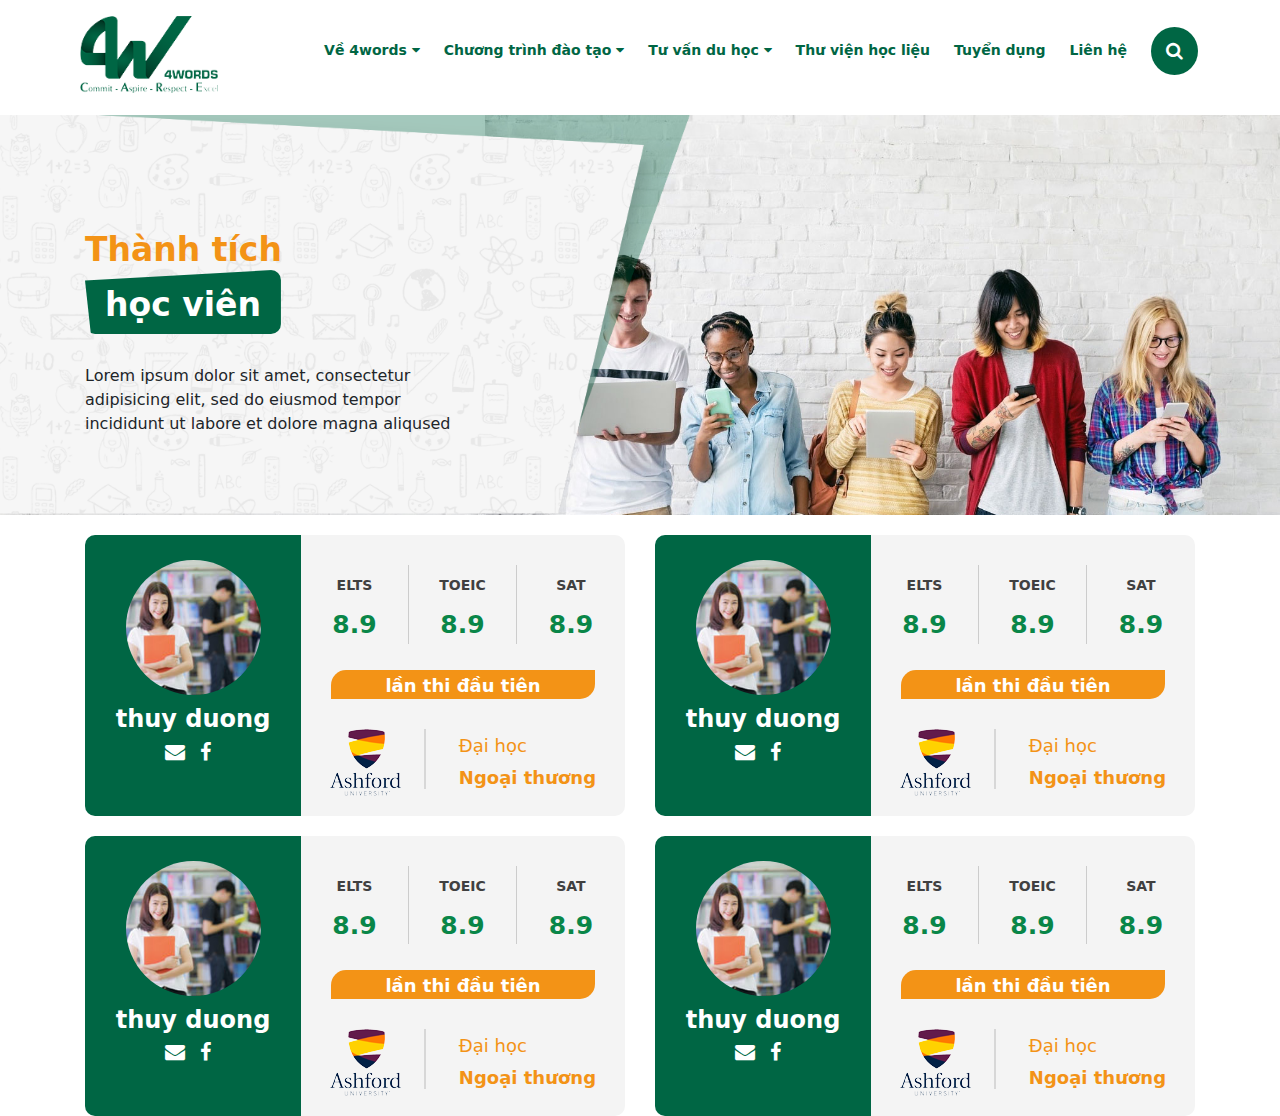
==== commit b97cb15d: "abc" ====
--- a/adamo/achievements.html
+++ b/adamo/achievements.html
@@ -5,7 +5,7 @@
 		<meta charset="utf-8">
 		<meta http-equiv="X-UA-Compatible" content="IE=edge">
 		<meta name="viewport" content="width=device-width, initial-scale=1, shrink-to-fit=no">
-		<title>relic</title>
+		<title>Thành tích học viên</title>
 	    <!-- <meta http-equiv="x-ua-compatible" content="ie=edge"> -->
 	    <meta name="robots" content="noodp">
 		<!-- <link rel="import" href="https://fonts.googleapis.com/css?family=Poppins:100,300,400,400i,500,700%7CMontserrat:300,400,500,600,700"> -->
--- a/adamo/css/page.css
+++ b/adamo/css/page.css
@@ -27,7 +27,11 @@
   color: #fff; }
 
 .btn-common {
+  transition: 0.5s;
   font-size: 20px; }
+  .btn-common:hover {
+    background: #f39316;
+    transform: scale(1.2); }
   @media screen and (max-width: 768px) {
     .btn-common {
       font-size: 13px; } }
@@ -64,6 +68,9 @@
   text-transform: uppercase;
   font-weight: 600;
   color: #f39316; }
+  @media screen and (max-width: 425px) {
+    h3.title {
+      font-size: 24px; } }
 
 h4.title {
   font-size: 21px;
@@ -73,6 +80,45 @@
   font-size: 17.65px;
   text-transform: uppercase;
   font-weight: 600; }
+
+h3.title-news {
+  font-size: 30px;
+  text-transform: uppercase;
+  font-weight: 600;
+  color: #006644;
+  padding-bottom: 20px; }
+
+h4.title-news {
+  font-size: 35px;
+  color: #006644; }
+  @media screen and (max-width: 768px) {
+    h4.title-news {
+      padding-top: 15px;
+      font-size: 25px; } }
+
+h5.title-news {
+  font-size: 20px;
+  color: #006644; }
+
+p.content-news {
+  font-size: 14px;
+  margin-bottom: 5px; }
+
+p.date {
+  font-size: 13px;
+  margin-bottom: 5px; }
+
+p.italic {
+  padding: 10px 0;
+  font-size: 16px;
+  font-weight: 600;
+  font-style: italic; }
+
+p.content-news {
+  font-size: 16px;
+  text-align: justify;
+  margin: 25px 0;
+  line-height: 1.7rem; }
 
 .bg-fix {
   padding: 180px 0px 124px 0px;
@@ -82,17 +128,11 @@
   .bg-fix p {
     font-size: 18px; }
 
-.bg-content {
-  background: url("../img/anh_nen_thu_2.png") no-repeat center center fixed;
-  -webkit-background-size: cover;
-  -moz-background-size: cover;
-  background-size: cover;
-  -o-background-size: cover;
-  height: 100%; }
-
-.bg-content-mid {
-  background: url("../img/anh_nen_thu_2.png") no-repeat center top;
-  background-size: 100% 60%; }
+.p-70 {
+  padding: 70px 0; }
+  @media screen and (max-width: 768px) {
+    .p-70 {
+      padding: 20px 0; } }
 
 .bg-gray {
   background: #f9fafb; }
@@ -603,6 +643,129 @@
         font-weight: 600;
         color: #fff; }
 
+ul.list-title li {
+  display: flex;
+  padding-top: 10px;
+  align-items: baseline; }
+  ul.list-title li i {
+    color: #fff;
+    padding-right: 10px; }
+  ul.list-title li span {
+    text-transform: uppercase;
+    color: #fff; }
+
+.contact {
+  margin-top: 20px; }
+  @media screen and (max-width: 768px) {
+    .contact {
+      text-align: center !important; } }
+  .contact a {
+    position: relative;
+    display: inline-block; }
+    .contact a:hover span {
+      background: #006644;
+      color: #fff; }
+    .contact a img {
+      width: 75px;
+      height: 75px;
+      -o-object-fit: cover;
+      object-fit: cover;
+      border-radius: 50%;
+      z-index: 2;
+      position: absolute;
+      top: -14px;
+      left: -20px; }
+      @media screen and (max-width: 768px) {
+        .contact a img {
+          position: inherit;
+          left: 0;
+          top: 0; } }
+    .contact a span {
+      display: block;
+      width: max-content;
+      height: 55px;
+      background: #fff;
+      text-align: center;
+      font-size: 16px;
+      color: #064;
+      font-weight: 700;
+      -webkit-box-shadow: 0 0 10px 3px #f4f4f4;
+      box-shadow: 0 0 10px 3px #f4f4f4;
+      line-height: 55px;
+      border-top-right-radius: 30px;
+      border-bottom-right-radius: 30px;
+      padding: 0 30px;
+      margin: 0 auto;
+      -webkit-transition: all .3s;
+      transition: all .3s;
+      padding-left: 75px; }
+      @media screen and (max-width: 768px) {
+        .contact a span {
+          height: auto;
+          width: auto;
+          line-height: 1.5;
+          padding: 10px;
+          font-size: 15px;
+          border-radius: 30px;
+          margin-top: 10px; } }
+
+.p-custom {
+  padding: 0 1px; }
+
+.widget-parent {
+  margin-top: 30px;
+  border-radius: 18px;
+  background-color: #f39316;
+  transition: 0.5s; }
+  .widget-parent:hover {
+    background-color: #006644; }
+  .widget-parent .thumb {
+    border-top-left-radius: 18px;
+    border-top-right-radius: 18px;
+    overflow: hidden;
+    height: 220px; }
+    .widget-parent .thumb img {
+      width: 100%;
+      height: 100%;
+      object-fit: cover; }
+  .widget-parent .name {
+    display: flex;
+    justify-content: space-between;
+    padding: 10px 20px; }
+    .widget-parent .name .widget-name {
+      color: #fff; }
+      .widget-parent .name .widget-name h4 {
+        font-weight: 600;
+        text-transform: uppercase;
+        font-size: 20px; }
+    .widget-parent .name .widget-fb i {
+      font-size: 22px;
+      color: #fff;
+      padding-right: 10px; }
+      .widget-parent .name .widget-fb i:hover {
+        color: #19bfc7; }
+  .widget-parent .content {
+    padding: 8px 0px; }
+    .widget-parent .content p {
+      font-size: 15px;
+      color: #fff;
+      padding: 10px 20px;
+      font-style: italic; }
+
+span.square {
+  color: #fff;
+  background: #006644;
+  padding: 10px 20px;
+  padding-top: 15px;
+  clip-path: polygon(100% 0, 100% 100%, 50% 100%, 3% 100%, 0 17%);
+  display: inline-block; }
+
+.pb-40 {
+  padding-bottom: 40px; }
+  @media screen and (max-width: 425px) {
+    .pb-40 {
+      padding-bottom: 20px; } }
+
 body {
   counter-reset: sec-counter; }
 
@@ -613,22 +776,60 @@
     justify-content: space-between; }
     header .top-menu .logo {
       object-fit: cover;
-      margin: 16px; }
+      margin: 16px 10px; }
       header .top-menu .logo img {
         width: 80%; }
-    header .top-menu .nav {
-      margin-top: 40px; }
-      @media screen and (max-width: 980px) {
-        header .top-menu .nav {
-          display: none; } }
+    @media screen and (max-width: 980px) {
+      header .top-menu .nav {
+        display: none; } }
+    header .top-menu .nav ul {
+      margin-bottom: 0; }
       header .top-menu .nav ul li {
         float: left;
-        padding: 0 12px;
+        padding: 40px 12px;
         font-size: 14px;
-        text-transform: uppercase; }
+        position: relative;
+        height: 100%; }
+        @media screen and (max-width: 1024px) {
+          header .top-menu .nav ul li {
+            font-size: 11px; } }
+        header .top-menu .nav ul li:hover .sub-menu {
+          visibility: visible;
+          opacity: 1; }
         header .top-menu .nav ul li a {
           color: #006644;
           font-weight: 600; }
+          header .top-menu .nav ul li a:hover {
+            color: #f39316; }
+        header .top-menu .nav ul li .sub-menu {
+          min-width: 300px;
+          position: absolute;
+          z-index: 999;
+          top: 100%;
+          background: aliceblue;
+          right: 12px;
+          visibility: hidden;
+          opacity: 0;
+          transition: .5s;
+          padding: 40px 36px; }
+          header .top-menu .nav ul li .sub-menu h2 {
+            font-size: 42px;
+            color: #006644;
+            font-weight: 600;
+            text-transform: inherit !important; }
+          header .top-menu .nav ul li .sub-menu p {
+            font-size: 16px;
+            font-style: italic; }
+          header .top-menu .nav ul li .sub-menu ul li {
+            position: inherit;
+            display: block;
+            width: 100%;
+            padding: 10px 0;
+            color: #424242;
+            font-size: 16px;
+            border-bottom: 1px solid lightgray; }
+          header .top-menu .nav ul li .sub-menu ul li:last-child {
+            border-bottom: none; }
         header .top-menu .nav ul li i#search {
           padding: 15px;
           background-color: #006644;
@@ -673,7 +874,10 @@
         margin-top: 0; } }
 
 .introduce {
-  margin-top: 100px; }
+  margin-top: 70px; }
+  @media screen and (max-width: 768px) {
+    .introduce {
+      margin-top: 20px; } }
   .introduce h3 {
     padding-bottom: 44px; }
   .introduce .icon {
@@ -696,21 +900,12 @@
       position: absolute;
       right: 0; }
 
-.advantages {
-  padding-top: 50px;
-  padding-bottom: 50px; }
-  .advantages h3 {
-    padding: 50px; }
-  .advantages p {
-    color: #fff;
-    padding-top: 20px; }
+.advantages p {
+  color: #fff;
+  padding-top: 20px; }
 
 .course {
-  padding-top: 50px;
-  padding-bottom: 50px;
   background-color: #f5f5f5; }
-  .course h3 {
-    padding: 50px; }
   .course .strong {
     margin-bottom: 30px;
     font-size: 20px; }
@@ -777,6 +972,9 @@
     color: #fff;
     padding-bottom: 30px;
     padding-top: 15px; }
+    @media screen and (max-width: 425px) {
+      .achievements h4 {
+        font-size: 14px; } }
   .achievements .widget .thumb {
     object-fit: cover;
     overflow: hidden;
@@ -842,71 +1040,35 @@
       background-color: #29ad81;
       transition: 0.3s; }
 
-.opinion {
-  padding-top: 70px; }
-  .opinion h3 {
-    color: #006644;
-    font-weight: 600; }
-  .opinion p {
-    padding-right: 30px; }
-  .opinion #opinion-widget .owl-item {
-    border-radius: 18px;
-    background-color: #f39316;
-    transition: 0.5s; }
-    .opinion #opinion-widget .owl-item:hover {
-      background-color: #006644; }
-    .opinion #opinion-widget .owl-item .thumb {
-      border-top-left-radius: 18px;
-      border-top-right-radius: 18px;
-      overflow: hidden;
-      height: 220px; }
-      .opinion #opinion-widget .owl-item .thumb img {
-        height: 100%; }
-    .opinion #opinion-widget .owl-item .name {
-      display: flex;
-      justify-content: space-between;
-      padding: 10px 20px; }
-      .opinion #opinion-widget .owl-item .name .widget-name {
-        color: #fff; }
-        .opinion #opinion-widget .owl-item .name .widget-name h4 {
-          font-weight: 600;
-          text-transform: uppercase;
-          font-size: 20px; }
-      .opinion #opinion-widget .owl-item .name .widget-fb i {
-        font-size: 22px;
-        color: #fff;
-        padding-right: 10px; }
-        .opinion #opinion-widget .owl-item .name .widget-fb i:hover {
-          color: #19bfc7; }
-    .opinion #opinion-widget .owl-item .content p {
-      font-size: 15px;
-      color: #fff;
-      padding: 10px 20px;
-      font-style: italic; }
-  .opinion #opinion-widget .owl-dots {
-    position: absolute !important;
-    left: -53%;
-    top: 54%; }
-    @media screen and (max-width: 768px) {
-      .opinion #opinion-widget .owl-dots {
-        position: relative !important;
-        top: 0 !important;
-        left: 0 !important; } }
-    .opinion #opinion-widget .owl-dots .active span {
-      background: #006644 !important; }
-
-.banner-top-achievements {
+.opinion h3 {
+  color: #006644;
+  font-weight: 600; }
+.opinion p {
+  padding-right: 30px; }
+.opinion #opinion-widget .owl-dots {
+  position: absolute !important;
+  left: -53%;
+  top: 54%; }
+  @media screen and (max-width: 768px) {
+    .opinion #opinion-widget .owl-dots {
+      position: relative !important;
+      top: 0 !important;
+      left: 0 !important; } }
+  .opinion #opinion-widget .owl-dots .active span {
+    background: #006644 !important; }
+
+.banner-top-achievements, .banner-top-basic, .banner-top-target, .banner-top-share {
   position: relative; }
-  .banner-top-achievements .img-banner img {
+  .banner-top-achievements .img-banner img, .banner-top-basic .img-banner img, .banner-top-target .img-banner img, .banner-top-share .img-banner img {
     height: 480px;
     object-fit: cover; }
     @media screen and (max-width: 1366px) {
-      .banner-top-achievements .img-banner img {
+      .banner-top-achievements .img-banner img, .banner-top-basic .img-banner img, .banner-top-target .img-banner img, .banner-top-share .img-banner img {
         height: 400px; } }
     @media screen and (max-width: 980px) {
-      .banner-top-achievements .img-banner img {
+      .banner-top-achievements .img-banner img, .banner-top-basic .img-banner img, .banner-top-target .img-banner img, .banner-top-share .img-banner img {
         height: 300px; } }
-  .banner-top-achievements .img-banner:before {
+  .banner-top-achievements .img-banner:before, .banner-top-basic .img-banner:before, .banner-top-target .img-banner:before, .banner-top-share .img-banner:before {
     content: "";
     position: absolute;
     top: 0;
@@ -915,31 +1077,31 @@
     height: 100%;
     background: url("../img/relic/banner/background.png") no-repeat top right;
     background-size: cover; }
-  .banner-top-achievements .title-top {
+  .banner-top-achievements .title-top, .banner-top-basic .title-top, .banner-top-target .title-top, .banner-top-share .title-top {
     position: absolute;
     top: 0;
     left: 0; }
-    .banner-top-achievements .title-top .text {
+    .banner-top-achievements .title-top .text, .banner-top-basic .title-top .text, .banner-top-target .title-top .text, .banner-top-share .title-top .text {
       margin-top: 115px;
       max-width: 500px; }
       @media screen and (max-width: 1366px) {
-        .banner-top-achievements .title-top .text {
+        .banner-top-achievements .title-top .text, .banner-top-basic .title-top .text, .banner-top-target .title-top .text, .banner-top-share .title-top .text {
           max-width: 384px; } }
       @media screen and (max-width: 980px) {
-        .banner-top-achievements .title-top .text {
+        .banner-top-achievements .title-top .text, .banner-top-basic .title-top .text, .banner-top-target .title-top .text, .banner-top-share .title-top .text {
           max-width: 280px;
           margin-top: 50px; } }
-      .banner-top-achievements .title-top .text h1 {
+      .banner-top-achievements .title-top .text h1, .banner-top-basic .title-top .text h1, .banner-top-target .title-top .text h1, .banner-top-share .title-top .text h1 {
         font-size: 46px;
         color: #f39316;
         font-weight: 600; }
         @media screen and (max-width: 1366px) {
-          .banner-top-achievements .title-top .text h1 {
+          .banner-top-achievements .title-top .text h1, .banner-top-basic .title-top .text h1, .banner-top-target .title-top .text h1, .banner-top-share .title-top .text h1 {
             font-size: 33px; } }
         @media screen and (max-width: 980px) {
-          .banner-top-achievements .title-top .text h1 {
+          .banner-top-achievements .title-top .text h1, .banner-top-basic .title-top .text h1, .banner-top-target .title-top .text h1, .banner-top-share .title-top .text h1 {
             font-size: 27px; } }
-        .banner-top-achievements .title-top .text h1 span {
+        .banner-top-achievements .title-top .text h1 span, .banner-top-basic .title-top .text h1 span, .banner-top-target .title-top .text h1 span, .banner-top-share .title-top .text h1 span {
           display: inline-block;
           color: #fff;
           padding: 10px 20px;
@@ -950,9 +1112,9 @@
           -webkit-clip-path: polygon(100% 0, 100% 100%, 50% 100%, 3% 100%, 0 17%);
           clip-path: polygon(100% 0, 100% 100%, 50% 100%, 3% 100%, 0 17%); }
           @media screen and (max-width: 980px) {
-            .banner-top-achievements .title-top .text h1 span {
+            .banner-top-achievements .title-top .text h1 span, .banner-top-basic .title-top .text h1 span, .banner-top-target .title-top .text h1 span, .banner-top-share .title-top .text h1 span {
               padding: 5px 13px; } }
-      .banner-top-achievements .title-top .text p {
+      .banner-top-achievements .title-top .text p, .banner-top-basic .title-top .text p, .banner-top-target .title-top .text p, .banner-top-share .title-top .text p {
         margin-top: 30px; }
 
 .student .widget {
@@ -1263,16 +1425,6 @@
     .service .img-service img {
       object-fit: cover;
       width: 100%; }
-  .service ul.list-title li {
-    display: flex;
-    padding-top: 10px;
-    align-items: baseline; }
-    .service ul.list-title li i {
-      color: #fff;
-      padding-right: 10px; }
-    .service ul.list-title li span {
-      text-transform: uppercase;
-      color: #fff; }
 
 .endow {
   background: #044531;
@@ -1297,4 +1449,642 @@
       flex: 0 0 55%;
       color: #fff; }
 
+.why-define .img-background img {
+  width: 100%;
+  object-fit: cover; }
+.why-define .why-content {
+  max-width: 600px; }
+  .why-define .why-content span {
+    color: #006644; }
+  .why-define .why-content p.content {
+    font-size: 18px;
+    font-weight: 600;
+    font-style: italic;
+    padding: 20px 0; }
+.why-define .list-title li i {
+  color: #404449; }
+.why-define .list-title li span {
+  text-transform: inherit;
+  color: black; }
+
+.why-consultation-process {
+  background: #f4f6f8; }
+  .why-consultation-process .widget-process {
+    padding: 34px;
+    background: #006644;
+    border-radius: 14px;
+    height: 100%; }
+    .why-consultation-process .widget-process .icon-top {
+      display: flex;
+      justify-content: space-between; }
+      .why-consultation-process .widget-process .icon-top .icon {
+        flex: 0 0 35%; }
+        @media screen and (max-width: 1366px) {
+          .why-consultation-process .widget-process .icon-top .icon img {
+            width: 90%; } }
+      .why-consultation-process .widget-process .icon-top .title {
+        flex: 0 0 55%; }
+        .why-consultation-process .widget-process .icon-top .title span, .why-consultation-process .widget-process .icon-top .title h3 {
+          font-size: 25px;
+          font-weight: 600;
+          color: #fff;
+          text-transform: uppercase;
+          line-height: 1.5; }
+          @media screen and (max-width: 1366px) {
+            .why-consultation-process .widget-process .icon-top .title span, .why-consultation-process .widget-process .icon-top .title h3 {
+              font-size: 14px; } }
+    .why-consultation-process .widget-process .description {
+      margin-bottom: 30px;
+      height: 170px;
+      overflow: auto;
+      overflow-x: hidden;
+      margin-top: 20px; }
+      .why-consultation-process .widget-process .description p {
+        font-size: 20px;
+        line-height: 1.5;
+        color: #ccd9d4;
+        font-weight: 600;
+        font-style: italic;
+        padding-right: 10px; }
+    .why-consultation-process .widget-process ul.list-title li span {
+      text-transform: initial; }
+
+.why-file {
+  position: relative; }
+  .why-file .why-file-limit span {
+    color: #006644; }
+  .why-file .why-file-limit p.content {
+    font-size: 18px;
+    font-weight: 600;
+    font-style: italic;
+    padding: 20px 0; }
+  .why-file .why-file-background {
+    position: absolute;
+    right: 0;
+    bottom: 0;
+    z-index: 1;
+    width: 45%;
+    height: 90%; }
+    @media screen and (max-width: 980px) {
+      .why-file .why-file-background {
+        display: none; } }
+
+.banner-top-basic .title-top {
+  position: absolute;
+  top: 0;
+  left: 0; }
+  .banner-top-basic .title-top .text {
+    margin-top: 115px;
+    max-width: 520px; }
+    @media screen and (max-width: 1366px) {
+      .banner-top-basic .title-top .text {
+        max-width: 384px; } }
+    @media screen and (max-width: 980px) {
+      .banner-top-basic .title-top .text {
+        max-width: 280px;
+        margin-top: 50px; } }
+    .banner-top-basic .title-top .text span {
+      font-size: 35.09px;
+      text-transform: uppercase;
+      font-weight: 500;
+      color: #f39316; }
+      @media screen and (max-width: 980px) {
+        .banner-top-basic .title-top .text span {
+          font-size: 18px; } }
+    .banner-top-basic .title-top .text h1 {
+      font-size: 38px;
+      color: #006644;
+      text-transform: uppercase; }
+      @media screen and (max-width: 980px) {
+        .banner-top-basic .title-top .text h1 {
+          font-size: 30px; } }
+    .banner-top-basic .title-top .text p {
+      margin-top: 30px;
+      font-weight: 600;
+      font-style: italic; }
+
+.basic-skill .widget-icon {
+  display: flex;
+  -ms-flex-wrap: wrap;
+  flex-wrap: wrap;
+  margin: 0 -1px;
+  position: relative;
+  z-index: 2;
+  margin-top: -80px; }
+  @media screen and (max-width: 1200px) {
+    .basic-skill .widget-icon {
+      margin-top: 90px; } }
+  @media screen and (max-width: 768px) {
+    .basic-skill .widget-icon .p-custom:nth-child(1) .box-icon {
+      border-top-left-radius: 0px !important; }
+    .basic-skill .widget-icon .p-custom:last-child .box-icon {
+      border-top-right-radius: 0px !important; } }
+  .basic-skill .widget-icon .p-custom .box-icon {
+    background: #034a34;
+    height: 100%;
+    padding: 60px 35px;
+    text-align: center; }
+    @media screen and (max-width: 768px) {
+      .basic-skill .widget-icon .p-custom .box-icon {
+        padding-top: 60px; } }
+    .basic-skill .widget-icon .p-custom .box-icon:hover .icon-img {
+      transform: scale(1.2);
+      transition: all .3s; }
+    .basic-skill .widget-icon .p-custom .box-icon .icon-img {
+      width: 120px;
+      height: 120px;
+      background: #f39316;
+      border-radius: 50%;
+      display: -webkit-box;
+      display: -ms-flexbox;
+      display: flex;
+      -webkit-box-align: center;
+      -ms-flex-align: center;
+      align-items: center;
+      -webkit-box-pack: center;
+      -ms-flex-pack: center;
+      justify-content: center;
+      margin: 0 auto;
+      margin-top: -120px;
+      transition: all .3s; }
+    .basic-skill .widget-icon .p-custom .box-icon p {
+      margin-bottom: 0;
+      padding-top: 30px;
+      font-size: 18px;
+      color: #fff;
+      line-height: 1.5em; }
+  .basic-skill .widget-icon .p-custom:nth-child(1) .box-icon {
+    border-top-left-radius: 30px; }
+  .basic-skill .widget-icon .p-custom:nth-child(2n+2) .box-icon {
+    background: #0a694b; }
+  .basic-skill .widget-icon .p-custom:last-child .box-icon {
+    border-top-right-radius: 30px; }
+
+.basic-content .title h3 {
+  font-size: 45px;
+  color: #fff;
+  font-weight: 700;
+  background: #006644;
+  padding: 15px 40px;
+  display: inline-block;
+  border-radius: 10px;
+  margin-bottom: 35px;
+  -webkit-clip-path: polygon(0 15%, 100% 0, 100% 100%, 4% 100%);
+  clip-path: polygon(0 15%, 100% 0, 100% 100%, 4% 100%); }
+.basic-content .title p {
+  font-size: 18px; }
+.basic-content .number-build {
+  background: #fff;
+  -webkit-box-shadow: 0 0 20px 5px #f4f4f4;
+  box-shadow: 0 0 20px 5px #f4f4f4;
+  height: 125px;
+  border-radius: 20px;
+  position: relative;
+  overflow: hidden;
+  display: -webkit-box;
+  display: -ms-flexbox;
+  display: flex;
+  -webkit-box-align: center;
+  -ms-flex-align: center;
+  align-items: center;
+  -webkit-box-pack: center;
+  -ms-flex-pack: center;
+  justify-content: left; }
+  .basic-content .number-build span {
+    position: absolute;
+    top: -70px;
+    left: -90px;
+    width: 175px;
+    height: 175px;
+    background: #064;
+    display: -webkit-box;
+    display: -ms-flexbox;
+    display: flex;
+    -webkit-box-align: center;
+    -ms-flex-align: center;
+    align-items: center;
+    -webkit-box-pack: center;
+    -ms-flex-pack: center;
+    justify-content: center;
+    font-size: 40px;
+    color: #fff;
+    font-weight: 800;
+    border-radius: 50%;
+    padding-left: 75px;
+    padding-top: 60px; }
+  .basic-content .number-build p {
+    margin-bottom: 0;
+    font-size: 16px;
+    color: #404449;
+    line-height: 1.5;
+    padding: 0 25px;
+    padding-left: 100px; }
+
+.basic-table {
+  background: #fff; }
+  .basic-table .table {
+    display: table;
+    margin-bottom: 0;
+    text-align: center; }
+    .basic-table .table thead {
+      background: #006644; }
+      .basic-table .table thead tr {
+        padding-bottom: 20px; }
+        .basic-table .table thead tr th {
+          font-size: 15px;
+          color: #fff;
+          padding: 20px 0;
+          vertical-align: middle;
+          padding-right: 100px;
+          line-height: 1.5; }
+          @media screen and (min-width: 1900px) {
+            .basic-table .table thead tr th {
+              font-size: 20px; } }
+    .basic-table .table tbody tr td {
+      font-size: 15px;
+      padding: 20px 0;
+      vertical-align: middle;
+      color: #222;
+      padding-right: 80px; }
+      @media screen and (min-width: 1900px) {
+        .basic-table .table tbody tr td {
+          font-size: 20px; } }
+    .basic-table .table tbody tr:nth-child(1) td:nth-child(1) {
+      font-size: 30px;
+      color: #f39316;
+      font-weight: 700; }
+      @media screen and (min-width: 1900px) {
+        .basic-table .table tbody tr:nth-child(1) td:nth-child(1) {
+          font-size: 40px; } }
+  .basic-table .table-responsive {
+    display: block;
+    width: 100%;
+    overflow-x: auto;
+    -webkit-overflow-scrolling: touch; }
+
+.no-fear {
+  background: #f2f4f7; }
+  .no-fear .title h3 span {
+    color: #006644; }
+  .no-fear .box-student {
+    text-align: center;
+    margin-bottom: 2px;
+    background: #fff;
+    border-radius: 10px;
+    -webkit-transition: all .3s;
+    transition: all .3s; }
+    .no-fear .box-student .avatar {
+      padding: 20px 0;
+      text-align: center; }
+      .no-fear .box-student .avatar img {
+        width: 150px;
+        height: 150px;
+        border-radius: 50%;
+        -o-object-fit: cover;
+        object-fit: cover; }
+    .no-fear .box-student .title {
+      padding-bottom: 17px;
+      border-bottom: 2px solid #f2f4f7; }
+      .no-fear .box-student .title h3 {
+        display: block;
+        font-size: 18px;
+        text-transform: uppercase;
+        font-weight: 700;
+        color: #064;
+        margin-bottom: 7px; }
+      .no-fear .box-student .title p {
+        margin-bottom: 7px;
+        font-size: 14px;
+        color: #28292d; }
+      .no-fear .box-student .title ul li {
+        display: inline-block;
+        font-size: 20px;
+        padding: 0 2px; }
+        .no-fear .box-student .title ul li i {
+          color: gray; }
+    .no-fear .box-student .content {
+      display: -webkit-box;
+      display: -ms-flexbox;
+      display: flex;
+      -webkit-box-align: center;
+      -ms-flex-align: center;
+      align-items: center;
+      -ms-flex-wrap: wrap;
+      flex-wrap: wrap;
+      justify-content: center; }
+      .no-fear .box-student .content .point {
+        -webkit-box-flex: 0;
+        -ms-flex: 0 0 50%;
+        flex: 0 0 50%;
+        max-width: 100%;
+        padding: 13px 0;
+        padding-left: 20px;
+        text-align: left; }
+        .no-fear .box-student .content .point p {
+          margin-bottom: 5px;
+          font-size: 15px;
+          color: #28292d; }
+        .no-fear .box-student .content .point h3 {
+          font-size: 16px;
+          color: #f39316;
+          font-weight: 700;
+          text-transform: uppercase; }
+          .no-fear .box-student .content .point h3 span {
+            font-size: 20px;
+            font-weight: 800; }
+      .no-fear .box-student .content .point:last-child h3 span {
+        color: #006644; }
+
+.banner-top-target .img-banner img, .banner-top-share .img-banner img {
+  height: 400px !important; }
+  @media screen and (max-width: 768px) {
+    .banner-top-target .img-banner img, .banner-top-share .img-banner img {
+      height: 235px !important; } }
+.banner-top-target .title-top .text, .banner-top-share .title-top .text {
+  margin-top: 82px !important;
+  margin-left: 30px; }
+  .banner-top-target .title-top .text span, .banner-top-share .title-top .text span {
+    display: inline-block;
+    color: #fff;
+    padding: 10px 20px;
+    position: relative;
+    background: #064;
+    padding-top: 15px;
+    -webkit-clip-path: polygon(100% 0, 100% 100%, 50% 100%, 3% 100%, 0 17%);
+    clip-path: polygon(100% 0, 100% 100%, 50% 100%, 3% 100%, 0 17%); }
+
+.target-action p.content {
+  font-size: 20px;
+  font-weight: 600; }
+.target-action .widget-action h3.title span {
+  color: #006644; }
+.target-action .widget-action p {
+  padding-top: 10px;
+  line-height: 1.5; }
+.target-action .widget-action ul.list-title li i {
+  color: #006644; }
+.target-action .widget-action ul.list-title li span {
+  color: black;
+  text-transform: inherit; }
+
+.news-mains .news-img {
+  max-height: 375px; }
+  .news-mains .news-img img {
+    width: 100%;
+    object-fit: cover; }
+.news-mains h4.title-news {
+  font-weight: 600; }
+  .news-mains h4.title-news a {
+    color: #006644; }
+
+.latest-news h3.title-news, .detail-news h3.title-news {
+  margin-top: 20px; }
+.latest-news .description h5.laster a, .detail-news .description h5.laster a {
+  color: #006644; }
+.latest-news .description h5.title-news, .detail-news .description h5.title-news {
+  margin-top: 10px; }
+  .latest-news .description h5.title-news a, .detail-news .description h5.title-news a {
+    color: black; }
+.latest-news a.page-link, .detail-news a.page-link {
+  color: black; }
+.latest-news a.page-link:hover, .detail-news a.page-link:hover {
+  z-index: 2;
+  color: #fff;
+  text-decoration: none;
+  background-color: #006644;
+  border-color: #006644; }
+
+.detail-news .detail h3.title-news a {
+  color: #424242; }
+.detail-news .icon {
+  display: flex;
+  justify-content: flex-start; }
+  .detail-news .icon p.content {
+    padding-right: 20px; }
+  .detail-news .icon .logo a i {
+    font-size: 25px;
+    padding-right: 5px; }
+.detail-news .related-news {
+  padding-bottom: 20px; }
+  .detail-news .related-news h5.title-news a {
+    color: #006644; }
+  .detail-news .related-news .related-content {
+    border-bottom: 1px solid #cdcdcd;
+    padding-bottom: 20px;
+    margin-top: 20px; }
+    .detail-news .related-news .related-content h5.title-news {
+      font-weight: 600; }
+
+.share-content .square:nth-child(even) .widget-parent {
+  background: #006644 !important; }
+.share-content .square:nth-child(even):hover .widget-parent {
+  background: #f39316 !important; }
+
+.contact {
+  padding: 30px;
+  margin-top: -100px; }
+  @media screen and (max-width: 768px) {
+    .contact {
+      padding: 10px; } }
+  .contact .form-contact {
+    padding: 30px;
+    background: #fff;
+    border-radius: 20px;
+    box-shadow: 0px 8px 14px #8a8080; }
+    @media screen and (max-width: 768px) {
+      .contact .form-contact {
+        padding: 15px; } }
+    .contact .form-contact .input-form-contact {
+      border-top: 0px !important;
+      border-right: 0px !important;
+      border-left: 0px !important;
+      padding-left: 0; }
+      .contact .form-contact .input-form-contact:focus {
+        box-shadow: none; }
+    .contact .form-contact .form-group {
+      text-align: left;
+      margin-top: 15px; }
+      .contact .form-contact .form-group label {
+        font-size: 17px;
+        font-weight: 600;
+        text-align: left; }
+    .contact .form-contact .select-object {
+      background: #e4e4e4;
+      border-radius: 30px; }
+      .contact .form-contact .select-object label span {
+        border-radius: 20px; }
+      .contact .form-contact .select-object label input {
+        opacity: 0; }
+        .contact .form-contact .select-object label input:checked ~ span {
+          background: #0a694b; }
+      .contact .form-contact .select-object label:hover {
+        cursor: pointer; }
+  .contact button.btn-contact {
+    padding: 10px 30px;
+    width: 100%;
+    background: #006644;
+    color: #fff;
+    border: none;
+    border-radius: 20px;
+    margin-top: 30px;
+    text-transform: uppercase;
+    font-size: 15px; }
+    @media screen and (max-width: 768px) {
+      .contact button.btn-contact {
+        margin: 0 auto;
+        width: 100%; } }
+    .contact button.btn-contact:hover {
+      background: #f39316; }
+  .contact .icon-phone {
+    margin-top: 15px;
+    display: flex;
+    align-items: center; }
+    .contact .icon-phone .img-phone img {
+      transition: 0.5s; }
+      .contact .icon-phone .img-phone img:hover {
+        transform: scale(1.2); }
+    .contact .icon-phone .text-phone {
+      padding-left: 30px; }
+      .contact .icon-phone .text-phone p {
+        font-size: 16px;
+        margin-bottom: 5px; }
+      .contact .icon-phone .text-phone span {
+        font-size: 22px;
+        font-weight: 600; }
+        @media screen and (max-width: 768px) {
+          .contact .icon-phone .text-phone span {
+            font-size: 17px; } }
+
+footer .footer-container {
+  background-size: cover;
+  background-repeat: no-repeat;
+  padding-bottom: 90px;
+  padding-top: 60px; }
+  footer .footer-container .footer-bottom .logo-footer {
+    position: relative;
+    z-index: 9; }
+    footer .footer-container .footer-bottom .logo-footer h2 {
+      font-size: 22px;
+      color: #fff;
+      text-transform: uppercase;
+      font-weight: 700;
+      padding: 25px 0; }
+    footer .footer-container .footer-bottom .logo-footer .word-time {
+      display: -webkit-box;
+      display: -ms-flexbox;
+      display: flex;
+      -ms-flex-wrap: wrap;
+      flex-wrap: wrap; }
+      footer .footer-container .footer-bottom .logo-footer .word-time .icon-word {
+        -webkit-box-flex: 0;
+        -ms-flex: 0 0 15%;
+        flex: 0 0 15%;
+        height: 70px;
+        max-width: 100%;
+        background: #f39316;
+        border-radius: 50%;
+        text-align: center; }
+        footer .footer-container .footer-bottom .logo-footer .word-time .icon-word i {
+          line-height: 70px;
+          font-size: 30px;
+          color: #fff; }
+        footer .footer-container .footer-bottom .logo-footer .word-time .icon-word i::before {
+          content: "\f133"; }
+      footer .footer-container .footer-bottom .logo-footer .word-time .text-word-time {
+        padding-left: 10px;
+        -webkit-box-flex: 0;
+        -ms-flex: 0 0 85%;
+        flex: 0 0 85%;
+        height: 85%;
+        max-width: 100%; }
+        footer .footer-container .footer-bottom .logo-footer .word-time .text-word-time p {
+          margin-bottom: 8px;
+          font-size: 14px;
+          color: #f39316;
+          font-weight: 700; }
+        footer .footer-container .footer-bottom .logo-footer .word-time .text-word-time ul li {
+          padding-bottom: 8px;
+          font-size: 14px;
+          color: #fff;
+          font-weight: 300; }
+  footer .footer-container .footer-bottom .list-footer-container .list-footer {
+    padding-top: 65px;
+    padding-left: 40px; }
+    @media screen and (max-width: 767.98px) {
+      footer .footer-container .footer-bottom .list-footer-container .list-footer {
+        padding-left: 0;
+        padding-top: 0; } }
+    footer .footer-container .footer-bottom .list-footer-container .list-footer ul li {
+      display: block;
+      padding-bottom: 25px; }
+      footer .footer-container .footer-bottom .list-footer-container .list-footer ul li a {
+        font-size: 15px;
+        color: #fff;
+        line-height: 1.5;
+        display: -webkit-box;
+        display: -ms-flexbox;
+        display: flex;
+        -webkit-box-align: center;
+        -ms-flex-align: center;
+        align-items: center;
+        -ms-flex-wrap: wrap;
+        flex-wrap: wrap; }
+        footer .footer-container .footer-bottom .list-footer-container .list-footer ul li a .text {
+          -webkit-box-flex: 0;
+          -ms-flex: 0 0 84.8%;
+          flex: 0 0 84.8%;
+          max-width: 100%;
+          padding-left: 10px; }
+        footer .footer-container .footer-bottom .list-footer-container .list-footer ul li a .icon {
+          -webkit-box-flex: 0;
+          -ms-flex: 0 0 15.2%;
+          flex: 0 0 15.2%;
+          max-width: 100%;
+          height: 40px;
+          border-radius: 50%;
+          background: rgba(2, 2, 2, 0.5);
+          text-align: center;
+          line-height: 45px;
+          font-size: 18px; }
+
+.contact-right-pc {
+  right: 0;
+  top: 100px;
+  background: #fff;
+  width: 75px;
+  height: 250px;
+  border-radius: 40px 0px 0px 40px;
+  transition: .5s; }
+  .contact-right-pc .content {
+    padding: 20px 0px 20px 20px; }
+    .contact-right-pc .content ul li {
+      margin-top: 18px;
+      display: flex;
+      align-items: center; }
+      .contact-right-pc .content ul li .icon-fb {
+        width: 50px;
+        height: 50px;
+        border-radius: 50%;
+        background: #0000cc;
+        color: #fff; }
+  .contact-right-pc:hover {
+    width: 250px;
+    -webkit-transition: width 0.3s;
+    -moz-transition: width 0.3s;
+    -ms-transition: width 0.3s;
+    -o-transition: width 0.3s;
+    transition: width 0.3s;
+    -webkit-transition-timing-function: linear;
+    -moz-transition-timing-function: linear;
+    -ms-transition-timing-function: linear;
+    -o-transition-timing-function: linear;
+    transition-timing-function: linear; }
+
+.scroll-top {
+  right: 15px;
+  bottom: 20px; }
+  .scroll-top .button-scroll {
+    background: #0b2e13;
+    border-radius: 50%; }
+
 /*# sourceMappingURL=page.css.map */
